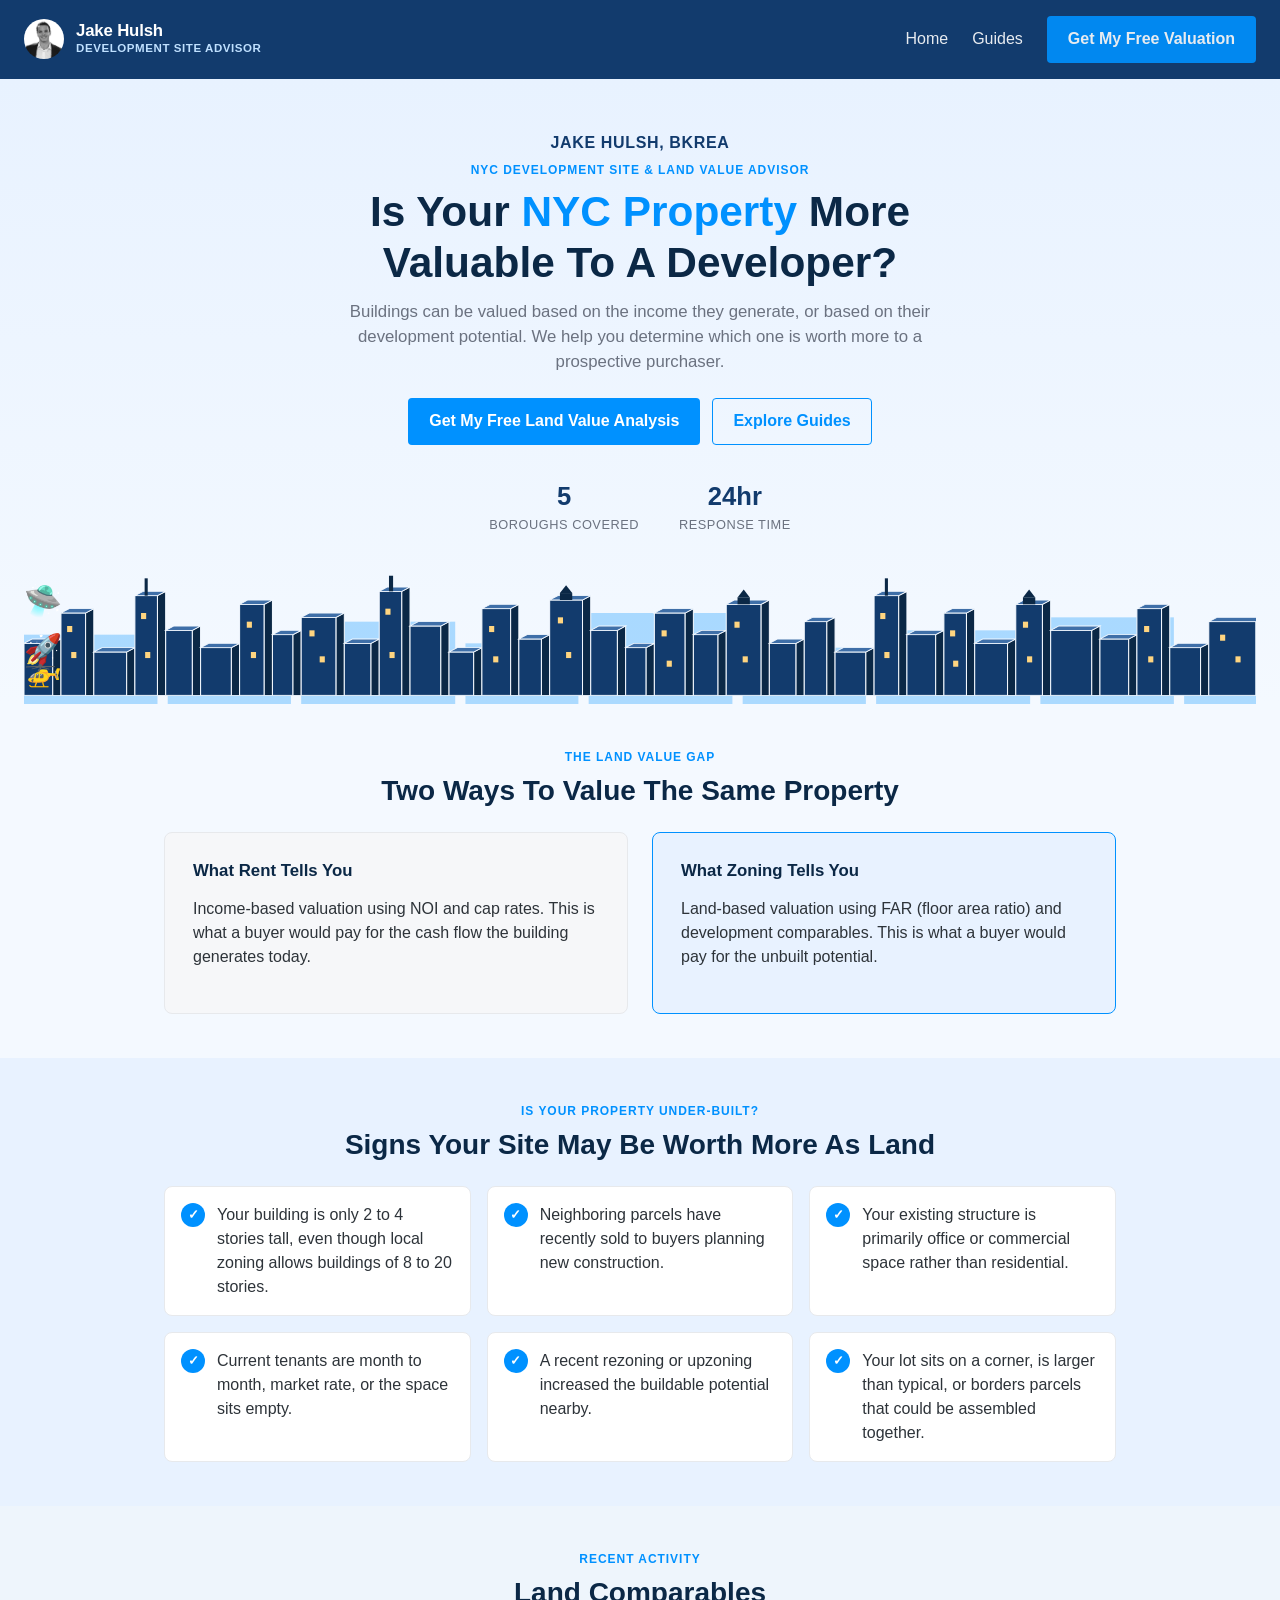
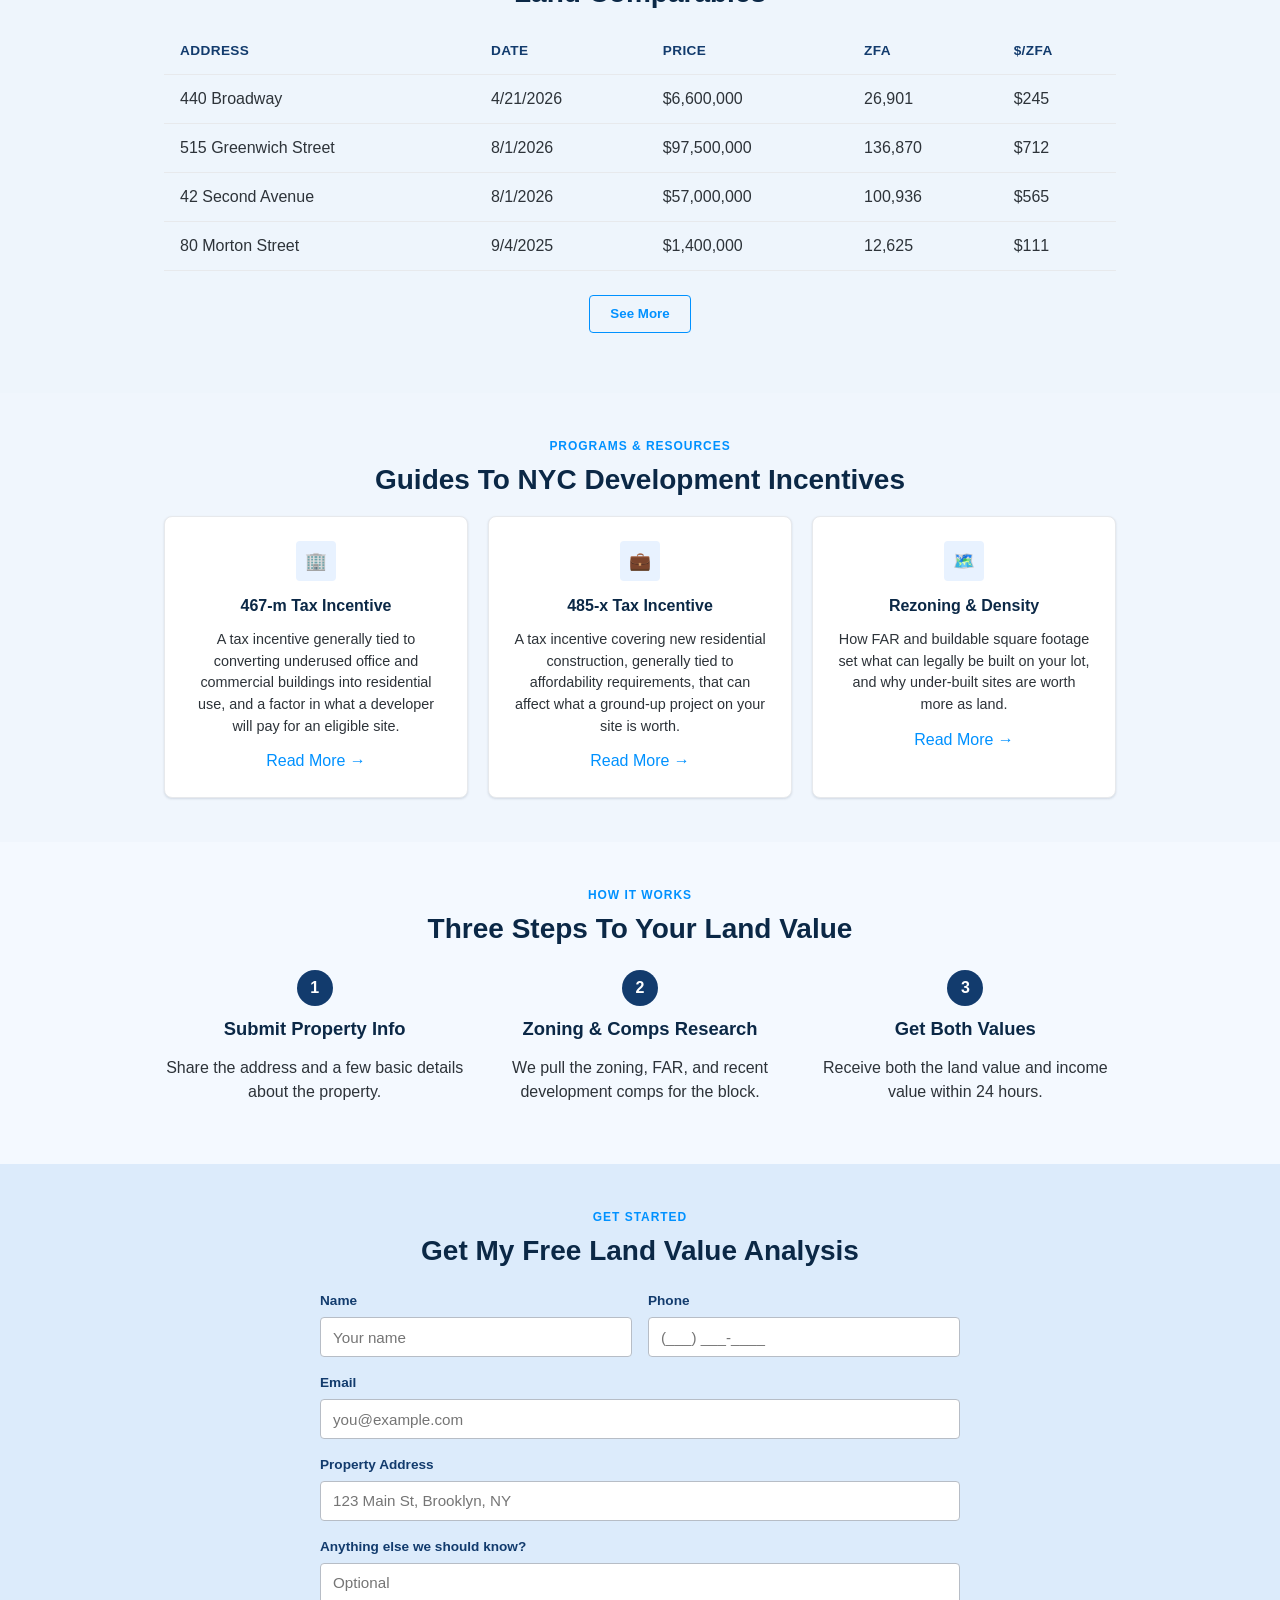
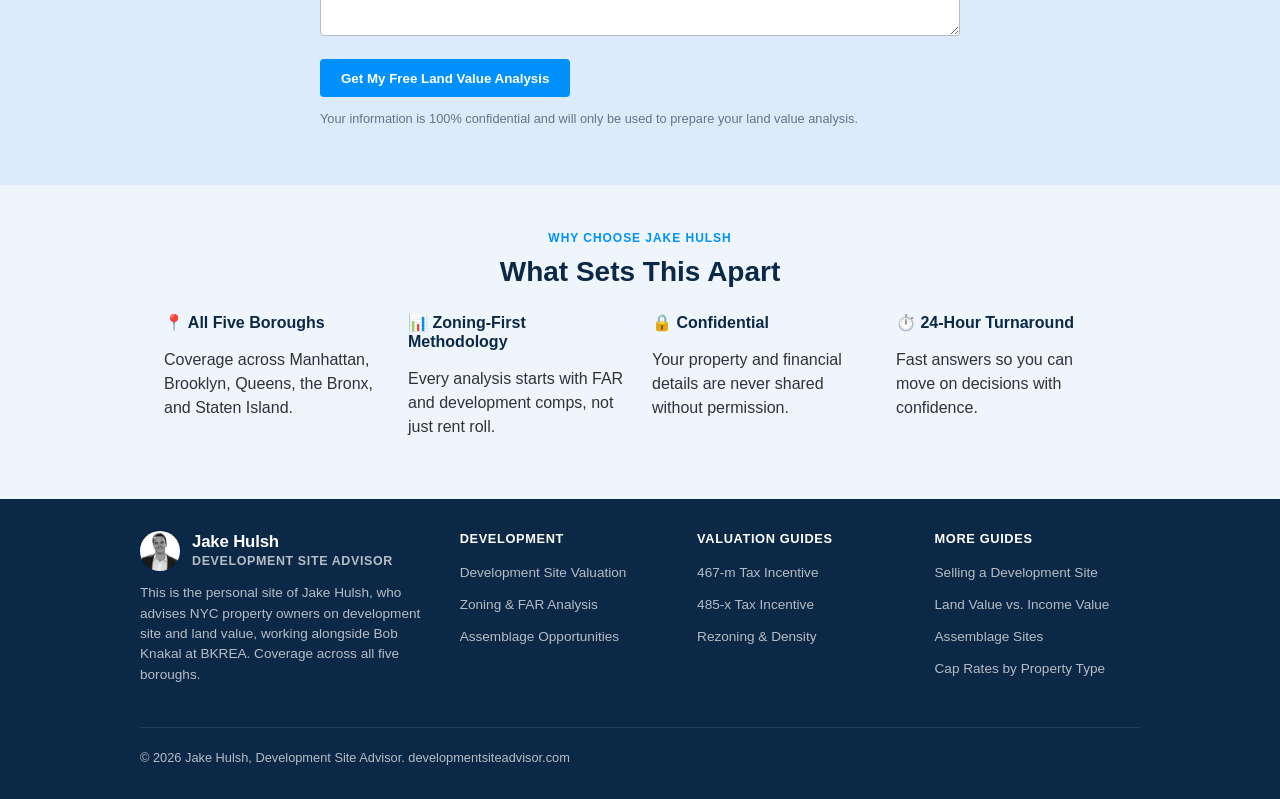
==== index.html @ 823dcad9 "Make clear this is Jake Hulsh's personal site, not a brokerage - Swap logo/hero hierarchy so "Jake H" ====
<!DOCTYPE html>
<html lang="en">
<head>
<meta charset="UTF-8">
<meta name="viewport" content="width=device-width, initial-scale=1.0">
<title>Jake Hulsh | NYC Development Site &amp; Land Value Advisor, BKREA</title>
<meta name="description" content="The personal site of Jake Hulsh, a NYC development site and land value advisor working alongside Bob Knakal at BKREA. Get a free land value analysis for your property.">
<link rel="canonical" href="https://developmentsiteadvisor.com/">
<link rel="stylesheet" href="css/style.css">
</head>
<body>

<header class="site-header">
  <a href="index.html" class="logo-link">
    <div class="logo-photo"><img src="graphic designs/Jake.png" alt="Jake Hulsh"></div>
    <div class="logo-text">
      <div class="logo-name">Jake Hulsh</div>
      <div class="logo-tagline">Development Site Advisor</div>
    </div>
  </a>
  <nav class="site-nav">
    <a href="index.html">Home</a>
    <a href="articles/">Guides</a>
    <a href="#get-valuation" class="btn btn-primary">Get My Free Valuation</a>
  </nav>
</header>

<!-- HERO -->
<section id="home" class="hero">
  <div class="hero-inner">
    <div class="hero-byline">Jake Hulsh, BKREA</div>
    <div class="section-eyebrow">NYC Development Site &amp; Land Value Advisor</div>
    <h1>Is Your <em>NYC Property</em> More Valuable To A Developer?</h1>
    <p class="hero-subhead">
      Buildings can be valued based on the income they generate, or based on
      their development potential. We help you determine which one is worth
      more to a prospective purchaser.
    </p>
    <div class="hero-ctas">
      <a href="#get-valuation" class="btn btn-primary">Get My Free Land Value Analysis</a>
      <a href="articles/" class="btn btn-outline">Explore Guides</a>
    </div>
    <div class="hero-stats">
      <div class="hero-stat">
        <div class="hero-stat-value">5</div>
        <div class="hero-stat-label">Boroughs Covered</div>
      </div>
      <div class="hero-stat">
        <div class="hero-stat-value">24hr</div>
        <div class="hero-stat-label">Response Time</div>
      </div>
    </div>
  </div>

  <div class="hero-skyline-wrap">

    <div class="hero-emoji hero-emoji-ufo" aria-hidden="true">&#128760;</div>
    <div class="hero-emoji hero-emoji-rocket" aria-hidden="true">&#128640;</div>
    <div class="hero-emoji hero-emoji-heli" aria-hidden="true">&#128641;</div>

    <svg class="hero-skyline" viewBox="0 0 1200 150" preserveAspectRatio="none" aria-hidden="true">
      <!-- hazy background row for depth -->
      <rect class="building-far" x="-10" y="70" width="140" height="80"/>
      <rect class="building-far" x="140" y="90" width="120" height="60"/>
      <rect class="building-far" x="270" y="55" width="150" height="95"/>
      <rect class="building-far" x="430" y="80" width="110" height="70"/>
      <rect class="building-far" x="550" y="45" width="140" height="105"/>
      <rect class="building-far" x="700" y="85" width="120" height="65"/>
      <rect class="building-far" x="830" y="65" width="150" height="85"/>
      <rect class="building-far" x="990" y="50" width="130" height="100"/>
      <rect class="building-far" x="1130" y="80" width="100" height="70"/>

      <!-- foreground buildings, each drawn as a 3-face isometric block (front, side, roof) -->
      <g>
        <rect class="face-front" x="0" y="80" width="28" height="60"/>
        <polygon class="face-side" points="28,80 36,75 36,140 28,140"/>
        <polygon class="face-top" points="0,80 28,80 36,75 8,75"/>
      </g>
      <g>
        <rect class="face-front" x="36" y="45" width="24" height="95"/>
        <polygon class="face-side" points="60,45 68,40 68,140 60,140"/>
        <polygon class="face-top" points="36,45 60,45 68,40 44,40"/>
      </g>
      <g>
        <rect class="face-front" x="68" y="90" width="32" height="50"/>
        <polygon class="face-side" points="100,90 108,85 108,140 100,140"/>
        <polygon class="face-top" points="68,90 100,90 108,85 76,85"/>
      </g>
      <g>
        <rect class="face-front" x="108" y="25" width="22" height="115"/>
        <polygon class="face-side" points="130,25 138,20 138,140 130,140"/>
        <polygon class="face-top" points="108,25 130,25 138,20 116,20"/>
        <rect class="accent" x="117.5" y="5" width="3" height="20"/>
      </g>
      <g>
        <rect class="face-front" x="138" y="65" width="26" height="75"/>
        <polygon class="face-side" points="164,65 172,60 172,140 164,140"/>
        <polygon class="face-top" points="138,65 164,65 172,60 146,60"/>
      </g>
      <g>
        <rect class="face-front" x="172" y="85" width="30" height="55"/>
        <polygon class="face-side" points="202,85 210,80 210,140 202,140"/>
        <polygon class="face-top" points="172,85 202,85 210,80 180,80"/>
      </g>
      <g>
        <rect class="face-front" x="210" y="35" width="24" height="105"/>
        <polygon class="face-side" points="234,35 242,30 242,140 234,140"/>
        <polygon class="face-top" points="210,35 234,35 242,30 218,30"/>
      </g>
      <g>
        <rect class="face-front" x="242" y="70" width="20" height="70"/>
        <polygon class="face-side" points="262,70 270,65 270,140 262,140"/>
        <polygon class="face-top" points="242,70 262,70 270,65 250,65"/>
      </g>
      <g>
        <rect class="face-front" x="270" y="50" width="34" height="90"/>
        <polygon class="face-side" points="304,50 312,45 312,140 304,140"/>
        <polygon class="face-top" points="270,50 304,50 312,45 278,45"/>
      </g>
      <g>
        <rect class="face-front" x="312" y="80" width="26" height="60"/>
        <polygon class="face-side" points="338,80 346,75 346,140 338,140"/>
        <polygon class="face-top" points="312,80 338,80 346,75 320,75"/>
      </g>
      <g>
        <rect class="face-front" x="346" y="20" width="22" height="120"/>
        <polygon class="face-side" points="368,20 376,15 376,140 368,140"/>
        <polygon class="face-top" points="346,20 368,20 376,15 354,15"/>
        <rect class="accent" x="355.5" y="2" width="4" height="18"/>
      </g>
      <g>
        <rect class="face-front" x="376" y="60" width="30" height="80"/>
        <polygon class="face-side" points="406,60 414,55 414,140 406,140"/>
        <polygon class="face-top" points="376,60 406,60 414,55 384,55"/>
      </g>
      <g>
        <rect class="face-front" x="414" y="90" width="24" height="50"/>
        <polygon class="face-side" points="438,90 446,85 446,140 438,140"/>
        <polygon class="face-top" points="414,90 438,90 446,85 422,85"/>
      </g>
      <g>
        <rect class="face-front" x="446" y="40" width="28" height="100"/>
        <polygon class="face-side" points="474,40 482,35 482,140 474,140"/>
        <polygon class="face-top" points="446,40 474,40 482,35 454,35"/>
      </g>
      <g>
        <rect class="face-front" x="482" y="75" width="22" height="65"/>
        <polygon class="face-side" points="504,75 512,70 512,140 504,140"/>
        <polygon class="face-top" points="482,75 504,75 512,70 490,70"/>
      </g>
      <g>
        <rect class="face-front" x="512" y="30" width="32" height="110"/>
        <polygon class="face-side" points="544,30 552,25 552,140 544,140"/>
        <polygon class="face-top" points="512,30 544,30 552,25 520,25"/>
        <rect class="accent" x="522" y="22" width="12" height="8"/>
        <polygon class="accent" points="522,22 534,22 528,13"/>
      </g>
      <g>
        <rect class="face-front" x="552" y="65" width="26" height="75"/>
        <polygon class="face-side" points="578,65 586,60 586,140 578,140"/>
        <polygon class="face-top" points="552,65 578,65 586,60 560,60"/>
      </g>
      <g>
        <rect class="face-front" x="586" y="85" width="20" height="55"/>
        <polygon class="face-side" points="606,85 614,80 614,140 606,140"/>
        <polygon class="face-top" points="586,85 606,85 614,80 594,80"/>
      </g>
      <g>
        <rect class="face-front" x="614" y="45" width="30" height="95"/>
        <polygon class="face-side" points="644,45 652,40 652,140 644,140"/>
        <polygon class="face-top" points="614,45 644,45 652,40 622,40"/>
      </g>
      <g>
        <rect class="face-front" x="652" y="70" width="24" height="70"/>
        <polygon class="face-side" points="676,70 684,65 684,140 676,140"/>
        <polygon class="face-top" points="652,70 676,70 684,65 660,65"/>
      </g>
      <g>
        <rect class="face-front" x="684" y="35" width="34" height="105"/>
        <polygon class="face-side" points="718,35 726,30 726,140 718,140"/>
        <polygon class="face-top" points="684,35 718,35 726,30 692,30"/>
        <rect class="accent" x="695" y="27" width="12" height="8"/>
        <polygon class="accent" points="695,27 707,27 701,18"/>
      </g>
      <g>
        <rect class="face-front" x="726" y="80" width="26" height="60"/>
        <polygon class="face-side" points="752,80 760,75 760,140 752,140"/>
        <polygon class="face-top" points="726,80 752,80 760,75 734,75"/>
      </g>
      <g>
        <rect class="face-front" x="760" y="55" width="22" height="85"/>
        <polygon class="face-side" points="782,55 790,50 790,140 782,140"/>
        <polygon class="face-top" points="760,55 782,55 790,50 768,50"/>
      </g>
      <g>
        <rect class="face-front" x="790" y="90" width="30" height="50"/>
        <polygon class="face-side" points="820,90 828,85 828,140 820,140"/>
        <polygon class="face-top" points="790,90 820,90 828,85 798,85"/>
      </g>
      <g>
        <rect class="face-front" x="828" y="25" width="24" height="115"/>
        <polygon class="face-side" points="852,25 860,20 860,140 852,140"/>
        <polygon class="face-top" points="828,25 852,25 860,20 836,20"/>
        <rect class="accent" x="838.5" y="5" width="3" height="20"/>
      </g>
      <g>
        <rect class="face-front" x="860" y="70" width="28" height="70"/>
        <polygon class="face-side" points="888,70 896,65 896,140 888,140"/>
        <polygon class="face-top" points="860,70 888,70 896,65 868,65"/>
      </g>
      <g>
        <rect class="face-front" x="896" y="45" width="22" height="95"/>
        <polygon class="face-side" points="918,45 926,40 926,140 918,140"/>
        <polygon class="face-top" points="896,45 918,45 926,40 904,40"/>
      </g>
      <g>
        <rect class="face-front" x="926" y="80" width="32" height="60"/>
        <polygon class="face-side" points="958,80 966,75 966,140 958,140"/>
        <polygon class="face-top" points="926,80 958,80 966,75 934,75"/>
      </g>
      <g>
        <rect class="face-front" x="966" y="35" width="26" height="105"/>
        <polygon class="face-side" points="992,35 1000,30 1000,140 992,140"/>
        <polygon class="face-top" points="966,35 992,35 1000,30 974,30"/>
        <rect class="accent" x="973" y="27" width="12" height="8"/>
        <polygon class="accent" points="973,27 985,27 979,18"/>
      </g>
      <g>
        <rect class="face-front" x="1000" y="65" width="40" height="75"/>
        <polygon class="face-side" points="1040,65 1048,60 1048,140 1040,140"/>
        <polygon class="face-top" points="1000,65 1040,65 1048,60 1008,60"/>
      </g>
      <g>
        <rect class="face-front" x="1048" y="75" width="28" height="65"/>
        <polygon class="face-side" points="1076,75 1084,70 1084,140 1076,140"/>
        <polygon class="face-top" points="1048,75 1076,75 1084,70 1056,70"/>
      </g>
      <g>
        <rect class="face-front" x="1084" y="40" width="24" height="100"/>
        <polygon class="face-side" points="1108,40 1116,35 1116,140 1108,140"/>
        <polygon class="face-top" points="1084,40 1108,40 1116,35 1092,35"/>
      </g>
      <g>
        <rect class="face-front" x="1116" y="85" width="30" height="55"/>
        <polygon class="face-side" points="1146,85 1154,80 1154,140 1146,140"/>
        <polygon class="face-top" points="1116,85 1146,85 1154,80 1124,80"/>
      </g>
      <g>
        <rect class="face-front" x="1154" y="55" width="46" height="85"/>
        <polygon class="face-side" points="1200,55 1208,50 1208,140 1200,140"/>
        <polygon class="face-top" points="1154,55 1200,55 1208,50 1162,50"/>
      </g>

      <rect class="window" x="42" y="60" width="5" height="7" style="animation-delay:0s"/>
      <rect class="window" x="46" y="90" width="5" height="7" style="animation-delay:0.3s"/>
      <rect class="window" x="114" y="45" width="5" height="7" style="animation-delay:0.6s"/>
      <rect class="window" x="118" y="90" width="5" height="7" style="animation-delay:0.9s"/>
      <rect class="window" x="217" y="55" width="5" height="7" style="animation-delay:1.2s"/>
      <rect class="window" x="221" y="90" width="5" height="7" style="animation-delay:1.5s"/>
      <rect class="window" x="278" y="65" width="5" height="7" style="animation-delay:1.8s"/>
      <rect class="window" x="288" y="95" width="5" height="7" style="animation-delay:2.1s"/>
      <rect class="window" x="352" y="40" width="5" height="7" style="animation-delay:2.4s"/>
      <rect class="window" x="356" y="90" width="5" height="7" style="animation-delay:2.7s"/>
      <rect class="window" x="453" y="60" width="5" height="7" style="animation-delay:0s"/>
      <rect class="window" x="457" y="95" width="5" height="7" style="animation-delay:0.3s"/>
      <rect class="window" x="520" y="50" width="5" height="7" style="animation-delay:0.6s"/>
      <rect class="window" x="528" y="90" width="5" height="7" style="animation-delay:0.9s"/>
      <rect class="window" x="621" y="65" width="5" height="7" style="animation-delay:1.2s"/>
      <rect class="window" x="626" y="100" width="5" height="7" style="animation-delay:1.5s"/>
      <rect class="window" x="692" y="55" width="5" height="7" style="animation-delay:1.8s"/>
      <rect class="window" x="700" y="95" width="5" height="7" style="animation-delay:2.1s"/>
      <rect class="window" x="834" y="45" width="5" height="7" style="animation-delay:2.4s"/>
      <rect class="window" x="838" y="90" width="5" height="7" style="animation-delay:2.7s"/>
      <rect class="window" x="902" y="65" width="5" height="7" style="animation-delay:0s"/>
      <rect class="window" x="905" y="100" width="5" height="7" style="animation-delay:0.3s"/>
      <rect class="window" x="973" y="55" width="5" height="7" style="animation-delay:0.6s"/>
      <rect class="window" x="977" y="95" width="5" height="7" style="animation-delay:0.9s"/>
      <rect class="window" x="1091" y="60" width="5" height="7" style="animation-delay:1.2s"/>
      <rect class="window" x="1095" y="95" width="5" height="7" style="animation-delay:1.5s"/>
      <rect class="window" x="1165" y="70" width="5" height="7" style="animation-delay:1.8s"/>
      <rect class="window" x="1180" y="95" width="5" height="7" style="animation-delay:2.1s"/>
    </svg>
  </div>
</section>

<main class="page">

  <!-- VALUE GAP -->
  <section class="page-section section-tint-1">
   <div class="section-inner">
    <div class="section-heading">
      <div class="section-eyebrow">The Land Value Gap</div>
      <h2>Two Ways To Value The Same Property</h2>
    </div>
    <div class="value-gap">
      <div class="value-gap-card is-rent">
        <h3>What Rent Tells You</h3>
        <p>Income-based valuation using NOI and cap rates. This is what a buyer would pay for the cash flow the building generates today.</p>
      </div>
      <div class="value-gap-card is-zoning">
        <h3>What Zoning Tells You</h3>
        <p>Land-based valuation using FAR (floor area ratio) and development comparables. This is what a buyer would pay for the unbuilt potential.</p>
      </div>
    </div>
   </div>
  </section>

  <!-- QUALIFYING SIGNALS -->
  <section class="page-section section-tint-2">
   <div class="section-inner">
    <div class="section-heading">
      <div class="section-eyebrow">Is Your Property Under-Built?</div>
      <h2>Signs Your Site May Be Worth More As Land</h2>
    </div>
    <div class="signals-grid">
      <div class="signal-item"><div class="signal-check">&#10003;</div><div>Your building is only 2 to 4 stories tall, even though local zoning allows buildings of 8 to 20 stories.</div></div>
      <div class="signal-item"><div class="signal-check">&#10003;</div><div>Neighboring parcels have recently sold to buyers planning new construction.</div></div>
      <div class="signal-item"><div class="signal-check">&#10003;</div><div>Your existing structure is primarily office or commercial space rather than residential.</div></div>
      <div class="signal-item"><div class="signal-check">&#10003;</div><div>Current tenants are month to month, market rate, or the space sits empty.</div></div>
      <div class="signal-item"><div class="signal-check">&#10003;</div><div>A recent rezoning or upzoning increased the buildable potential nearby.</div></div>
      <div class="signal-item"><div class="signal-check">&#10003;</div><div>Your lot sits on a corner, is larger than typical, or borders parcels that could be assembled together.</div></div>
    </div>
   </div>
  </section>

  <!-- LAND COMPARABLES -->
  <section class="page-section section-tint-3">
   <div class="section-inner">
    <div class="section-heading">
      <div class="section-eyebrow">Recent Activity</div>
      <h2>Land Comparables</h2>
    </div>
    <div class="transactions-table-wrap">
    <table class="transactions-table">
      <thead>
        <tr>
          <th>Address</th>
          <th>Date</th>
          <th>Price</th>
          <th>ZFA</th>
          <th>$/ZFA</th>
        </tr>
      </thead>
      <tbody>
        <tr>
          <td>440 Broadway</td>
          <td>4/21/2026</td>
          <td>$6,600,000</td>
          <td>26,901</td>
          <td>$245</td>
        </tr>
        <tr>
          <td>515 Greenwich Street</td>
          <td>8/1/2026</td>
          <td>$97,500,000</td>
          <td>136,870</td>
          <td>$712</td>
        </tr>
        <tr>
          <td>42 Second Avenue</td>
          <td>8/1/2026</td>
          <td>$57,000,000</td>
          <td>100,936</td>
          <td>$565</td>
        </tr>
        <tr>
          <td>80 Morton Street</td>
          <td>9/4/2025</td>
          <td>$1,400,000</td>
          <td>12,625</td>
          <td>$111</td>
        </tr>
        <tr class="comp-row-extra">
          <td>121 East 7th Street</td>
          <td>7/24/2025</td>
          <td>$2,800,000</td>
          <td>8,624</td>
          <td>$325</td>
        </tr>
        <tr class="comp-row-extra">
          <td>126 Lafayette</td>
          <td>6/11/2025</td>
          <td>$14,700,000</td>
          <td>62,950</td>
          <td>$234</td>
        </tr>
        <tr class="comp-row-extra">
          <td>89 1st Avenue</td>
          <td>6/10/2025</td>
          <td>$4,000,000</td>
          <td>9,700</td>
          <td>$412</td>
        </tr>
        <tr class="comp-row-extra">
          <td>153 Attorney Street</td>
          <td>1/27/2025</td>
          <td>$9,800,000</td>
          <td>20,200</td>
          <td>$485</td>
        </tr>
        <tr class="comp-row-extra">
          <td>391 Canal Street</td>
          <td>9/1/2024</td>
          <td>$3,077,280</td>
          <td>16,658</td>
          <td>$185</td>
        </tr>
        <tr class="comp-row-extra">
          <td>45 Renwick Street</td>
          <td>12/1/2023</td>
          <td>$5,000,000</td>
          <td>8,994</td>
          <td>$556</td>
        </tr>
      </tbody>
    </table>
    </div>
    <p style="text-align:center; margin-top:1.5rem;">
      <button type="button" class="btn btn-outline" id="comps-toggle">See More</button>
    </p>
   </div>
  </section>

  <!-- RESOURCES / TAX INCENTIVE GUIDES -->
  <section class="page-section section-tint-4">
   <div class="section-inner">
    <div class="section-heading">
      <div class="section-eyebrow">Programs &amp; Resources</div>
      <h2>Guides To NYC Development Incentives</h2>
    </div>
    <div class="resources-grid">
      <div class="card resource-card">
        <div class="resource-icon">&#127970;</div>
        <h3>467-m Tax Incentive</h3>
        <p>A tax incentive generally tied to converting underused office and commercial buildings into residential use, and a factor in what a developer will pay for an eligible site.</p>
        <a href="articles/467m-vs-485x-tax-incentives/">Read More &rarr;</a>
      </div>
      <div class="card resource-card">
        <div class="resource-icon">&#128188;</div>
        <h3>485-x Tax Incentive</h3>
        <p>A tax incentive covering new residential construction, generally tied to affordability requirements, that can affect what a ground-up project on your site is worth.</p>
        <a href="articles/467m-vs-485x-tax-incentives/">Read More &rarr;</a>
      </div>
      <div class="card resource-card">
        <div class="resource-icon">&#128506;&#65039;</div>
        <h3>Rezoning &amp; Density</h3>
        <p>How FAR and buildable square footage set what can legally be built on your lot, and why under-built sites are worth more as land.</p>
        <a href="articles/far-and-buildable-square-footage-explained/">Read More &rarr;</a>
      </div>
    </div>
   </div>
  </section>

  <!-- PROCESS -->
  <section class="page-section section-tint-1">
   <div class="section-inner">
    <div class="section-heading">
      <div class="section-eyebrow">How It Works</div>
      <h2>Three Steps To Your Land Value</h2>
    </div>
    <div class="process-steps">
      <div class="process-step">
        <div class="process-step-number">1</div>
        <h3>Submit Property Info</h3>
        <p>Share the address and a few basic details about the property.</p>
      </div>
      <div class="process-step">
        <div class="process-step-number">2</div>
        <h3>Zoning &amp; Comps Research</h3>
        <p>We pull the zoning, FAR, and recent development comps for the block.</p>
      </div>
      <div class="process-step">
        <div class="process-step-number">3</div>
        <h3>Get Both Values</h3>
        <p>Receive both the land value and income value within 24 hours.</p>
      </div>
    </div>
   </div>
  </section>

  <!-- LEAD FORM -->
  <section id="get-valuation" class="page-section section-tint-5">
   <div class="section-inner">
    <div class="section-heading">
      <div class="section-eyebrow">Get Started</div>
      <h2>Get My Free Land Value Analysis</h2>
    </div>
    <form class="lead-form" action="https://formspree.io/f/xnpaedwp" method="POST">
      <input type="hidden" name="_subject" value="New Land Value Analysis Request">
      <div>
        <label for="f-name">Name</label>
        <input id="f-name" type="text" name="name" placeholder="Your name" required>
      </div>
      <div>
        <label for="f-phone">Phone</label>
        <input id="f-phone" type="tel" name="phone" placeholder="(___) ___-____">
      </div>
      <div class="field-full">
        <label for="f-email">Email</label>
        <input id="f-email" type="email" name="email" placeholder="you@example.com" required>
      </div>
      <div class="field-full">
        <label for="f-address">Property Address</label>
        <input id="f-address" type="text" name="address" placeholder="123 Main St, Brooklyn, NY" required>
      </div>
      <div class="field-full">
        <label for="f-message">Anything else we should know?</label>
        <textarea id="f-message" name="message" rows="3" placeholder="Optional"></textarea>
      </div>
      <div class="field-full">
        <button type="submit" class="btn btn-primary">Get My Free Land Value Analysis</button>
        <p class="lead-form-note">Your information is 100% confidential and will only be used to prepare your land value analysis.</p>
      </div>
    </form>
   </div>
  </section>

  <!-- WHY CHOOSE -->
  <section class="page-section section-tint-3">
   <div class="section-inner">
    <div class="section-heading">
      <div class="section-eyebrow">Why Choose Jake Hulsh</div>
      <h2>What Sets This Apart</h2>
    </div>
    <div class="why-grid">
      <div class="why-item"><h3>&#128205; All Five Boroughs</h3><p>Coverage across Manhattan, Brooklyn, Queens, the Bronx, and Staten Island.</p></div>
      <div class="why-item"><h3>&#128202; Zoning-First Methodology</h3><p>Every analysis starts with FAR and development comps, not just rent roll.</p></div>
      <div class="why-item"><h3>&#128274; Confidential</h3><p>Your property and financial details are never shared without permission.</p></div>
      <div class="why-item"><h3>&#9201;&#65039; 24-Hour Turnaround</h3><p>Fast answers so you can move on decisions with confidence.</p></div>
    </div>
   </div>
  </section>

</main>

<footer class="site-footer">
  <div class="footer-grid">
    <div class="footer-brand">
      <a href="index.html" class="logo-link">
        <div class="logo-photo"><img src="graphic designs/Jake.png" alt="Jake Hulsh"></div>
        <div class="logo-text">
          <div class="logo-name">Jake Hulsh</div>
          <div class="logo-tagline">Development Site Advisor</div>
        </div>
      </a>
      <p>This is the personal site of Jake Hulsh, who advises NYC property owners on development site and land value, working alongside Bob Knakal at BKREA. Coverage across all five boroughs.</p>
    </div>
    <div class="footer-col">
      <h4>Development</h4>
      <ul>
        <li><a href="articles/land-value-vs-income-value/">Development Site Valuation</a></li>
        <li><a href="articles/far-and-buildable-square-footage-explained/">Zoning &amp; FAR Analysis</a></li>
        <li><a href="articles/assemblage-sites-nyc/">Assemblage Opportunities</a></li>
      </ul>
    </div>
    <div class="footer-col">
      <h4>Valuation Guides</h4>
      <ul>
        <li><a href="articles/467m-vs-485x-tax-incentives/">467-m Tax Incentive</a></li>
        <li><a href="articles/467m-vs-485x-tax-incentives/">485-x Tax Incentive</a></li>
        <li><a href="articles/far-and-buildable-square-footage-explained/">Rezoning &amp; Density</a></li>
      </ul>
    </div>
    <div class="footer-col">
      <h4>More Guides</h4>
      <ul>
        <li><a href="articles/sell-development-site-nyc/">Selling a Development Site</a></li>
        <li><a href="articles/land-value-vs-income-value/">Land Value vs. Income Value</a></li>
        <li><a href="articles/assemblage-sites-nyc/">Assemblage Sites</a></li>
        <li><a href="articles/nyc-cap-rates-by-property-type/">Cap Rates by Property Type</a></li>
      </ul>
    </div>
  </div>
  <div class="footer-bottom">
    &copy; 2026 Jake Hulsh, Development Site Advisor. developmentsiteadvisor.com
  </div>
</footer>

<script src="js/land-comps.js"></script>
</body>
</html>
---- css/style.css ----
/* ==========================================================================
   developmentsiteadvisor.com base styles
   Palette inspired by StreetEasy's blue/white look (not their exact brand
   hex values, since those aren't public). Adjust the variables below to taste.
   ========================================================================== */

:root {
  /* Blues */
  --color-blue-primary: #0091ff;   /* main action blue (buttons, links, highlights) */
  --color-blue-primary-hover: #0077d1;
  --color-blue-dark: #123b6d;      /* navy, used for header/footer, headings */
  --color-blue-darker: #0b2846;    /* deepest navy, for high-contrast text on white */
  --color-blue-light: #e8f2ff;     /* pale blue for section backgrounds, cards */
  --color-blue-lighter: #f4f9ff;   /* near-white blue tint */

  /* Neutrals */
  --color-white: #ffffff;
  --color-gray-100: #f6f7f9;
  --color-gray-200: #e7e9ec;
  --color-gray-400: #b7bdc6;
  --color-gray-600: #6b7280;
  --color-gray-800: #2d3339;
  --color-black: #14161a;

  /* Semantic aliases */
  --color-bg: var(--color-blue-lighter);
  --color-bg-alt: var(--color-blue-light);
  --color-text: var(--color-gray-800);
  --color-text-muted: var(--color-gray-600);
  --color-heading: var(--color-blue-darker);
  --color-link: var(--color-blue-primary);
  --color-link-hover: var(--color-blue-primary-hover);
  --color-border: var(--color-gray-200);

  /* Type + spacing */
  --font-body: -apple-system, BlinkMacSystemFont, "Segoe UI", Roboto, Helvetica, Arial, sans-serif;
  --font-heading: var(--font-body);
  --radius-sm: 4px;
  --radius-md: 8px;
  --shadow-card: 0 1px 3px rgba(11, 40, 70, 0.08), 0 1px 2px rgba(11, 40, 70, 0.06);
}

* {
  box-sizing: border-box;
}

body {
  margin: 0;
  font-family: var(--font-body);
  color: var(--color-text);
  background: var(--color-bg);
  line-height: 1.5;
}

h1, h2, h3, h4, h5, h6 {
  font-family: var(--font-heading);
  color: var(--color-heading);
  font-weight: 700;
  line-height: 1.2;
  margin: 0 0 0.5em;
}

h1 { font-size: 2.25rem; }
h2 { font-size: 1.75rem; }
h3 { font-size: 1.15rem; }

a {
  color: var(--color-link);
  text-decoration: none;
}

a:hover {
  color: var(--color-link-hover);
  text-decoration: underline;
}

/* ---- Header / nav ------------------------------------------------------ */

.site-header {
  background: var(--color-blue-dark);
  color: var(--color-white);
  padding: 1rem 1.5rem;
  display: flex;
  align-items: center;
  justify-content: space-between;
}

.site-header a {
  color: var(--color-white);
}

.site-header .logo {
  font-weight: 700;
  font-size: 1.25rem;
  letter-spacing: -0.01em;
}

.logo-link {
  display: flex;
  align-items: center;
  gap: 0.75rem;
  color: var(--color-white);
}

.logo-photo {
  width: 40px;
  height: 40px;
  border-radius: 50%;
  background: var(--color-blue-primary);
  flex-shrink: 0;
  display: flex;
  align-items: center;
  justify-content: center;
  font-size: 0.6rem;
  font-weight: 700;
  color: var(--color-white);
  overflow: hidden;
}

.logo-photo img {
  width: 100%;
  height: 100%;
  object-fit: cover;
}

/* ---- Header logo "pop and speak" animation --------------------------------- */

.logo-photo-wrap {
  position: relative;
  width: 40px;
  height: 40px;
  flex-shrink: 0;
}

.logo-photo-wrap .logo-photo {
  position: relative;
  z-index: 1;
}

.logo-photo-pop {
  position: absolute;
  left: 50%;
  bottom: 0;
  width: 52px;
  height: 52px;
  border-radius: 50%;
  overflow: hidden;
  border: 2px solid var(--color-white);
  box-shadow: 0 8px 18px rgba(11, 40, 70, 0.4);
  transform: translate(-50%, 12px) scale(0.3);
  transform-origin: center bottom;
  opacity: 0;
  z-index: 5;
  pointer-events: none;
  animation: logo-pop 8s ease-in-out infinite;
}

.logo-photo-pop img {
  width: 100%;
  height: 100%;
  object-fit: cover;
}

@keyframes logo-pop {
  0%   { transform: translate(-50%, 12px) scale(0.3); opacity: 0; }
  10%  { transform: translate(-50%, -16px) scale(1); opacity: 1; }
  45%  { transform: translate(-50%, -16px) scale(1); opacity: 1; }
  55%  { transform: translate(-50%, 12px) scale(0.3); opacity: 0; }
  100% { transform: translate(-50%, 12px) scale(0.3); opacity: 0; }
}

.logo-speech-bubble {
  position: absolute;
  left: 44px;
  bottom: 6px;
  max-width: 138px;
  width: max-content;
  background: var(--color-white);
  color: var(--color-blue-dark);
  font-size: 0.68rem;
  font-weight: 700;
  line-height: 1.3;
  padding: 0.45rem 0.6rem;
  border-radius: 10px;
  box-shadow: 0 8px 18px rgba(11, 40, 70, 0.3);
  transform: translateY(10px) scale(0.7);
  transform-origin: left bottom;
  opacity: 0;
  z-index: 6;
  pointer-events: none;
  animation: bubble-pop 8s ease-in-out infinite;
}

.logo-speech-bubble::after {
  content: "";
  position: absolute;
  left: -6px;
  bottom: 12px;
  width: 0;
  height: 0;
  border-style: solid;
  border-width: 6px 8px 6px 0;
  border-color: transparent var(--color-white) transparent transparent;
}

@keyframes bubble-pop {
  0%   { transform: translateY(10px) scale(0.7); opacity: 0; }
  14%  { transform: translateY(0) scale(1); opacity: 1; }
  42%  { transform: translateY(0) scale(1); opacity: 1; }
  52%  { transform: translateY(10px) scale(0.7); opacity: 0; }
  100% { transform: translateY(10px) scale(0.7); opacity: 0; }
}

@media (max-width: 700px) {
  .logo-photo-pop,
  .logo-speech-bubble {
    display: none;
  }
}

@media (prefers-reduced-motion: reduce) {
  .logo-photo-pop,
  .logo-speech-bubble {
    animation: none;
    opacity: 0;
  }
}

.logo-text .logo-name {
  font-weight: 800;
  font-size: 1.05rem;
  line-height: 1.15;
  letter-spacing: -0.01em;
}

.logo-text .logo-tagline {
  font-size: 0.72rem;
  font-weight: 600;
  text-transform: uppercase;
  letter-spacing: 0.05em;
  color: #bfe0ff;
}

.site-nav {
  display: flex;
  align-items: center;
  gap: 1.5rem;
}

.site-nav a {
  opacity: 0.9;
}

.site-nav a:hover {
  opacity: 1;
  text-decoration: none;
}

@media (max-width: 640px) {
  .site-header {
    flex-wrap: wrap;
    gap: 0.75rem;
    padding: 0.85rem 1rem;
  }

  .logo-text .logo-tagline {
    font-size: 0.65rem;
  }

  .site-nav {
    display: none;
  }
}

/* ---- Buttons ------------------------------------------------------------ */

.btn {
  display: inline-block;
  padding: 0.65rem 1.25rem;
  border-radius: var(--radius-sm);
  font-weight: 600;
  border: 1px solid transparent;
  cursor: pointer;
}

.btn-primary {
  background: var(--color-blue-primary);
  color: var(--color-white);
}

.btn-primary:hover {
  background: var(--color-blue-primary-hover);
  color: var(--color-white);
  text-decoration: none;
}

.btn-outline {
  background: transparent;
  border-color: var(--color-blue-primary);
  color: var(--color-blue-primary);
}

.btn-outline:hover {
  background: var(--color-blue-light);
  text-decoration: none;
}

/* ---- Cards / sections ---------------------------------------------------- */

.card {
  background: var(--color-white);
  border: 1px solid var(--color-border);
  border-radius: var(--radius-md);
  box-shadow: var(--shadow-card);
  padding: 1.5rem;
}

.section-alt {
  background: var(--color-bg-alt);
}

/* ---- Footer --------------------------------------------------------------- */

.site-footer {
  background: var(--color-blue-darker);
  color: var(--color-gray-400);
  padding: 2rem 1.5rem;
}

.site-footer a {
  color: var(--color-gray-100);
}

/* ---- Landing page: hero -------------------------------------------------- */

.hero {
  background: linear-gradient(180deg, var(--color-blue-light) 0%, var(--color-blue-lighter) 100%);
  padding: 3.25rem 1.5rem 0;
  text-align: center;
  position: relative;
  overflow: hidden;
}

.hero-inner {
  max-width: 780px;
  margin: 0 auto;
}

.hero-byline {
  font-size: 1rem;
  font-weight: 800;
  color: var(--color-blue-dark);
  text-transform: uppercase;
  letter-spacing: 0.04em;
  margin-bottom: 0.4rem;
}

.hero h1 {
  font-size: clamp(1.9rem, 4vw, 2.65rem);
  margin-bottom: 0.6rem;
  text-wrap: balance;
}

.hero h1 em {
  color: var(--color-blue-primary);
  font-style: normal;
}

.hero-subhead {
  font-size: 1.05rem;
  color: var(--color-text-muted);
  max-width: 620px;
  margin: 0 auto 1.5rem;
}

.hero-ctas {
  display: flex;
  align-items: center;
  gap: 0.75rem;
  justify-content: center;
  flex-wrap: wrap;
  margin-bottom: 2rem;
}

.hero-stats {
  display: flex;
  gap: 2.5rem;
  justify-content: center;
  flex-wrap: wrap;
}

.hero-stat {
  text-align: center;
}

.hero-stat-value {
  font-size: 1.6rem;
  font-weight: 800;
  color: var(--color-blue-dark);
}

.hero-stat-label {
  font-size: 0.8rem;
  color: var(--color-text-muted);
  text-transform: uppercase;
  letter-spacing: 0.04em;
}

/* ---- Hero skyline (decorative, animated) ---------------------------------- */

.hero-skyline-wrap {
  position: relative;
  margin-top: 2.5rem;
  line-height: 0;
}

.hero-skyline {
  display: block;
  width: 100%;
  height: 130px;
}

.hero-skyline .building-far {
  fill: var(--color-blue-primary);
  opacity: 0.3;
}

.hero-skyline .face-front {
  fill: var(--color-blue-dark);
  stroke: var(--color-blue-lighter);
  stroke-width: 1;
}

.hero-skyline .face-side {
  fill: var(--color-blue-darker);
  stroke: var(--color-blue-lighter);
  stroke-width: 1;
}

.hero-skyline .face-top {
  fill: #3f6fa8;
  stroke: var(--color-blue-lighter);
  stroke-width: 1;
}

.hero-skyline .accent {
  fill: var(--color-blue-darker);
}

.hero-skyline .window {
  fill: #ffd580;
  animation: skyline-twinkle 3.6s ease-in-out infinite;
}

@keyframes skyline-twinkle {
  0%, 100% { opacity: 0.15; }
  50% { opacity: 0.95; }
}

@media (prefers-reduced-motion: reduce) {
  .hero-skyline .window {
    animation: none;
    opacity: 0.6;
  }
}

/* ---- Flying emoji over the skyline ----------------------------------------- */

.hero-emoji {
  position: absolute;
  font-size: 1.9rem;
  line-height: 1;
  z-index: 15;
  pointer-events: none;
  user-select: none;
}

.hero-emoji-ufo {
  top: 8%;
  animation: fly-ltr-emoji 12s linear infinite backwards;
  animation-delay: 1s;
}

.hero-emoji-rocket {
  top: 46%;
  animation: fly-diag-emoji 15s linear infinite backwards;
  animation-delay: 5s;
}

.hero-emoji-heli {
  top: 62%;
  animation: fly-hover-emoji 18s linear infinite backwards;
  animation-delay: 3s;
}

@keyframes fly-ltr-emoji {
  0%   { left: -8%; transform: translateY(0) rotate(0deg); }
  50%  { transform: translateY(-16px) rotate(0deg); }
  100% { left: 104%; transform: translateY(0) rotate(0deg); }
}

@keyframes fly-diag-emoji {
  0%   { left: -8%; transform: translateY(40px) rotate(30deg); }
  50%  { transform: translateY(-22px) rotate(0deg); }
  100% { left: 104%; transform: translateY(-6px) rotate(30deg); }
}

@keyframes fly-hover-emoji {
  0%   { left: -8%; transform: scaleX(-1) translateY(0); }
  20%  { transform: scaleX(-1) translateY(-10px); }
  40%  { transform: scaleX(-1) translateY(6px); }
  60%  { transform: scaleX(-1) translateY(-10px); }
  80%  { transform: scaleX(-1) translateY(4px); }
  100% { left: 104%; transform: scaleX(-1) translateY(0); }
}

@media (max-width: 700px) {
  .hero-emoji { display: none; }
}

@media (prefers-reduced-motion: reduce) {
  .hero-emoji { display: none; }
}

/* ---- Landing page: value gap -------------------------------------------- */

.value-gap {
  display: grid;
  grid-template-columns: 1fr 1fr;
  gap: 1.5rem;
  margin-top: 1.5rem;
}

@media (max-width: 700px) {
  .value-gap { grid-template-columns: 1fr; }
}

.value-gap-card {
  border-radius: var(--radius-md);
  padding: 1.75rem;
  border: 1px solid var(--color-border);
}

.value-gap-card.is-rent {
  background: var(--color-gray-100);
}

.value-gap-card.is-zoning {
  background: var(--color-blue-light);
  border-color: var(--color-blue-primary);
}

.value-gap-card h3 {
  font-size: 1.05rem;
}

/* ---- Landing page: signal list ------------------------------------------ */

.signals-grid {
  display: grid;
  grid-template-columns: repeat(auto-fit, minmax(260px, 1fr));
  gap: 1rem;
  margin-top: 1.5rem;
}

.signal-item {
  display: flex;
  gap: 0.75rem;
  align-items: flex-start;
  padding: 1rem;
  background: var(--color-white);
  border: 1px solid var(--color-border);
  border-radius: var(--radius-md);
}

.signal-check {
  flex-shrink: 0;
  width: 24px;
  height: 24px;
  border-radius: 50%;
  background: var(--color-blue-primary);
  color: var(--color-white);
  display: flex;
  align-items: center;
  justify-content: center;
  font-size: 0.8rem;
  font-weight: 700;
}

/* ---- Landing page: process steps ----------------------------------------- */

.process-steps {
  display: grid;
  grid-template-columns: repeat(auto-fit, minmax(220px, 1fr));
  gap: 1.5rem;
  margin-top: 1.5rem;
}

.process-step {
  text-align: center;
}

.process-step-number {
  display: inline-flex;
  align-items: center;
  justify-content: center;
  width: 36px;
  height: 36px;
  border-radius: 50%;
  background: var(--color-blue-dark);
  color: var(--color-white);
  font-weight: 700;
  margin-bottom: 0.75rem;
}

/* ---- Landing page: lead form ---------------------------------------------- */

.lead-form {
  max-width: 640px;
  margin: 1.5rem auto 0;
  display: grid;
  grid-template-columns: 1fr 1fr;
  gap: 1rem;
}

.lead-form .field-full {
  grid-column: 1 / -1;
}

@media (max-width: 600px) {
  .lead-form { grid-template-columns: 1fr; }
}

.lead-form label {
  display: block;
  font-size: 0.85rem;
  font-weight: 600;
  color: var(--color-blue-dark);
  margin-bottom: 0.35rem;
}

.lead-form input,
.lead-form textarea {
  width: 100%;
  padding: 0.65rem 0.75rem;
  border: 1px solid var(--color-gray-400);
  border-radius: var(--radius-sm);
  font-family: var(--font-body);
  font-size: 0.95rem;
}

.lead-form input:focus,
.lead-form textarea:focus {
  outline: none;
  border-color: var(--color-blue-primary);
  box-shadow: 0 0 0 3px var(--color-blue-light);
}

.lead-form-note {
  font-size: 0.8rem;
  color: var(--color-text-muted);
  margin-top: 0.75rem;
}

/* ---- Landing page: why choose -------------------------------------------- */

.why-grid {
  display: grid;
  grid-template-columns: repeat(auto-fit, minmax(220px, 1fr));
  gap: 1.5rem;
  margin-top: 1.5rem;
}

.why-item h3 {
  font-size: 1rem;
  display: flex;
  align-items: center;
  gap: 0.5rem;
}

/* ---- Section heading helpers --------------------------------------------- */

.section-heading {
  text-align: center;
  max-width: 620px;
  margin: 0 auto 1.25rem;
}

.section-heading.is-left {
  text-align: left;
  max-width: none;
  margin: 0 0 1.25rem;
}

.section-heading h2 {
  margin-bottom: 0.35em;
}

/* ---- Landing page: resources / featured guides --------------------------- */

.resources-grid {
  display: grid;
  grid-template-columns: repeat(auto-fit, minmax(240px, 1fr));
  gap: 1.25rem;
  margin-top: 1.25rem;
}

.resource-card {
  padding: 1.5rem;
  text-align: center;
}

.resource-icon {
  width: 40px;
  height: 40px;
  border-radius: var(--radius-sm);
  background: var(--color-blue-light);
  display: flex;
  align-items: center;
  justify-content: center;
  font-size: 1.1rem;
  margin: 0 auto 0.9rem;
}

.resource-card h3 {
  font-size: 1rem;
  margin-bottom: 0.4rem;
}

.resource-card p {
  font-size: 0.9rem;
  margin-bottom: 0.75rem;
}

/* ---- Writings: topic tags -------------------------------------------------- */

.writing-tag {
  display: inline-block;
  font-size: 0.7rem;
  font-weight: 700;
  text-transform: uppercase;
  letter-spacing: 0.04em;
  color: var(--color-blue-primary);
  background: var(--color-blue-light);
  padding: 0.2rem 0.5rem;
  border-radius: 999px;
  margin-bottom: 0.6rem;
}

/* ---- Footer: multi-column -------------------------------------------------- */

.footer-grid {
  max-width: 1000px;
  margin: 0 auto;
  display: grid;
  grid-template-columns: 1.4fr repeat(3, 1fr);
  gap: 2rem;
}

@media (max-width: 700px) {
  .footer-grid { grid-template-columns: 1fr 1fr; }
}

@media (max-width: 480px) {
  .footer-grid { grid-template-columns: 1fr; gap: 1.75rem; }
}

.footer-brand .logo-name {
  color: var(--color-white);
  font-weight: 800;
  font-size: 1.05rem;
}

.footer-brand .logo-tagline {
  color: var(--color-gray-400);
  font-size: 0.78rem;
  text-transform: uppercase;
  letter-spacing: 0.05em;
}

.footer-brand p {
  color: var(--color-gray-400);
  font-size: 0.85rem;
  margin-top: 0.75rem;
}

.footer-col h4 {
  color: var(--color-white);
  font-size: 0.8rem;
  text-transform: uppercase;
  letter-spacing: 0.05em;
  margin-bottom: 0.85rem;
}

.footer-col ul {
  list-style: none;
  margin: 0;
  padding: 0;
  display: grid;
  gap: 0.5rem;
}

.footer-col a {
  color: var(--color-gray-400);
  font-size: 0.85rem;
}

.footer-col a:hover {
  color: var(--color-white);
}

.footer-bottom {
  max-width: 1000px;
  margin: 1.75rem auto 0;
  padding-top: 1.25rem;
  border-top: 1px solid rgba(255,255,255,0.1);
  font-size: 0.8rem;
  color: var(--color-gray-400);
}

/* ---- Shared page layout (used on every page) ------------------------------- */

.section-inner {
  max-width: 1000px;
  margin: 0 auto;
  padding: 0 1.5rem;
}

section.page-section {
  padding: 2.75rem 0;
}

@media (max-width: 640px) {
  .hero {
    padding: 2.25rem 1.25rem 0;
  }

  .hero-skyline {
    height: 90px;
  }

  .hero-skyline-wrap {
    margin-top: 1.75rem;
  }

  section.page-section {
    padding: 2rem 0;
  }

  .section-inner {
    padding: 0 1.25rem;
  }
}

/* Full-width color bands. Each section gets its own tint from the same blue
   family so the page reads as a sequence of distinct-but-related sections
   rather than one flat white page. */
.section-tint-1 { background: var(--color-blue-lighter); }
.section-tint-2 { background: var(--color-blue-light); }
.section-tint-3 { background: #eef5fc; }
.section-tint-4 { background: #f0f6fd; }
.section-tint-5 { background: #dcebfb; }

.section-eyebrow {
  text-transform: uppercase;
  letter-spacing: 0.08em;
  font-size: 0.75rem;
  font-weight: 700;
  color: var(--color-blue-primary);
  margin-bottom: 0.5rem;
}

.placeholder {
  color: var(--color-text-muted);
  font-style: italic;
}

/* ---- About page ------------------------------------------------------------- */

.about-grid {
  display: grid;
  grid-template-columns: 180px 1fr;
  gap: 2rem;
  align-items: start;
}

.about-photo {
  width: 180px;
  height: 180px;
  border-radius: var(--radius-md);
  background: var(--color-blue-light);
  display: flex;
  align-items: center;
  justify-content: center;
  color: var(--color-blue-primary);
  font-size: 0.85rem;
  text-align: center;
  padding: 1rem;
  overflow: hidden;
}

.about-photo img {
  width: 100%;
  height: 100%;
  object-fit: cover;
}

@media (max-width: 600px) {
  .about-grid { grid-template-columns: 1fr; }
  .about-photo { width: 120px; height: 120px; }
}

/* ---- Closed Transactions / Land Comparables tables -------------------------- */

.transactions-table {
  width: 100%;
  border-collapse: collapse;
  margin-top: 1rem;
}

.transactions-table th,
.transactions-table td {
  text-align: left;
  padding: 0.75rem 1rem;
  border-bottom: 1px solid var(--color-border);
}

.transactions-table th {
  color: var(--color-blue-dark);
  font-size: 0.85rem;
  text-transform: uppercase;
  letter-spacing: 0.03em;
}

.comp-row-extra {
  display: none;
}

@media (max-width: 700px) {
  .transactions-table-wrap {
    width: 100%;
    max-width: 100%;
    overflow-x: auto;
    -webkit-overflow-scrolling: touch;
  }

  .transactions-table {
    min-width: 560px;
  }
}

/* ---- Press page -------------------------------------------------------------- */

.press-list {
  list-style: none;
  margin: 1rem 0 0;
  padding: 0;
  display: grid;
  gap: 1rem;
}

.press-item {
  display: flex;
  justify-content: space-between;
  gap: 1rem;
  padding: 1rem;
  border: 1px solid var(--color-border);
  border-radius: var(--radius-md);
  background: var(--color-white);
}

.press-outlet {
  font-weight: 700;
  color: var(--color-blue-dark);
}

/* ---- Writings page ------------------------------------------------------------ */

.writings-grid {
  display: grid;
  grid-template-columns: repeat(auto-fill, minmax(240px, 1fr));
  gap: 1.25rem;
  margin-top: 1rem;
}

/* ---- Article pages ---------------------------------------------------------- */

.article-header {
  max-width: 720px;
  margin: 0 auto 2rem;
  text-align: left;
}

.article-meta {
  color: var(--color-text-muted);
  font-size: 0.85rem;
  margin-top: 0.5rem;
}

.article-body {
  max-width: 720px;
  margin: 0 auto;
  font-size: 1.02rem;
}

.article-body p {
  margin-bottom: 1.1rem;
  line-height: 1.75;
}

.article-body h2 {
  font-size: 1.35rem;
  margin-top: 2rem;
  margin-bottom: 0.75rem;
}

.article-body ul,
.article-body ol {
  margin: 0 0 1.1rem 1.25rem;
  line-height: 1.75;
}

.article-body li {
  margin-bottom: 0.4rem;
}

.article-cta {
  max-width: 720px;
  margin: 2.5rem auto 0;
  background: var(--color-blue-light);
  border-radius: var(--radius-md);
  padding: 1.75rem;
  text-align: center;
}

.article-cta p {
  margin-bottom: 1rem;
  color: var(--color-text);
}
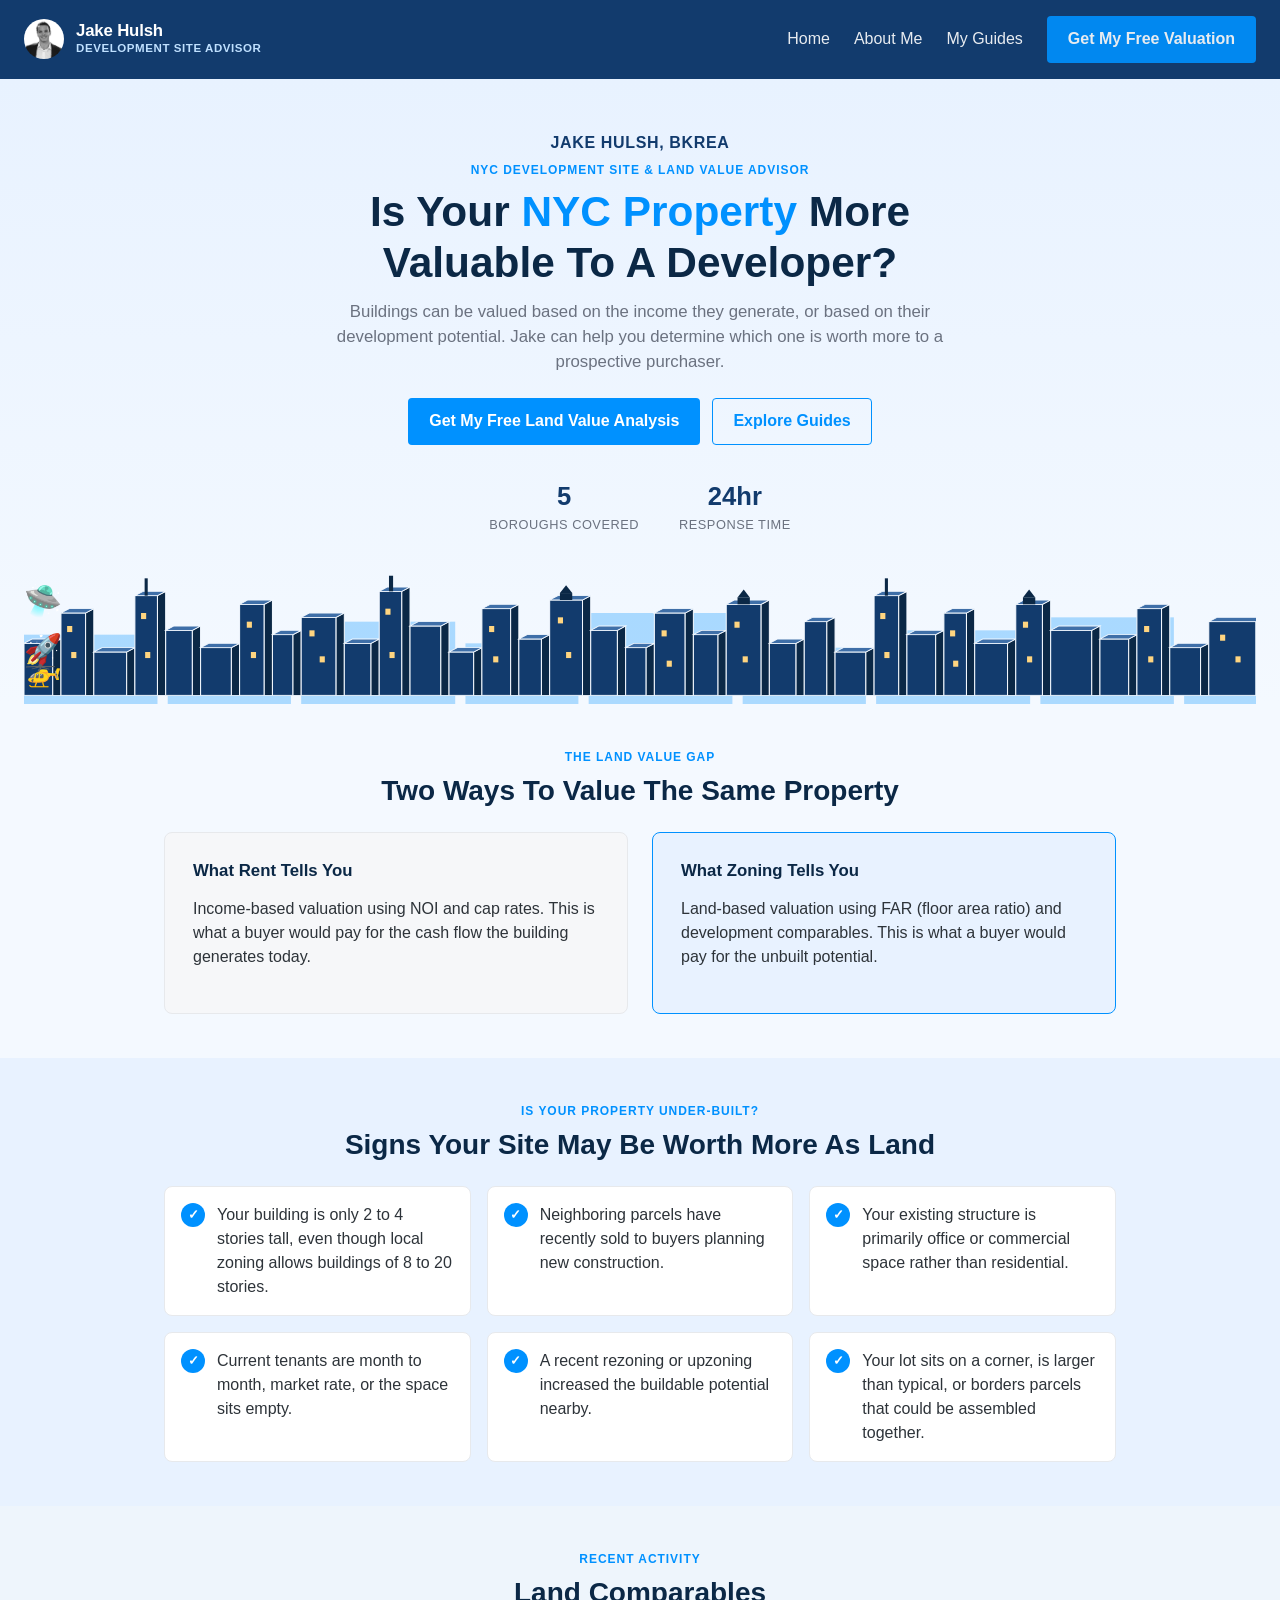
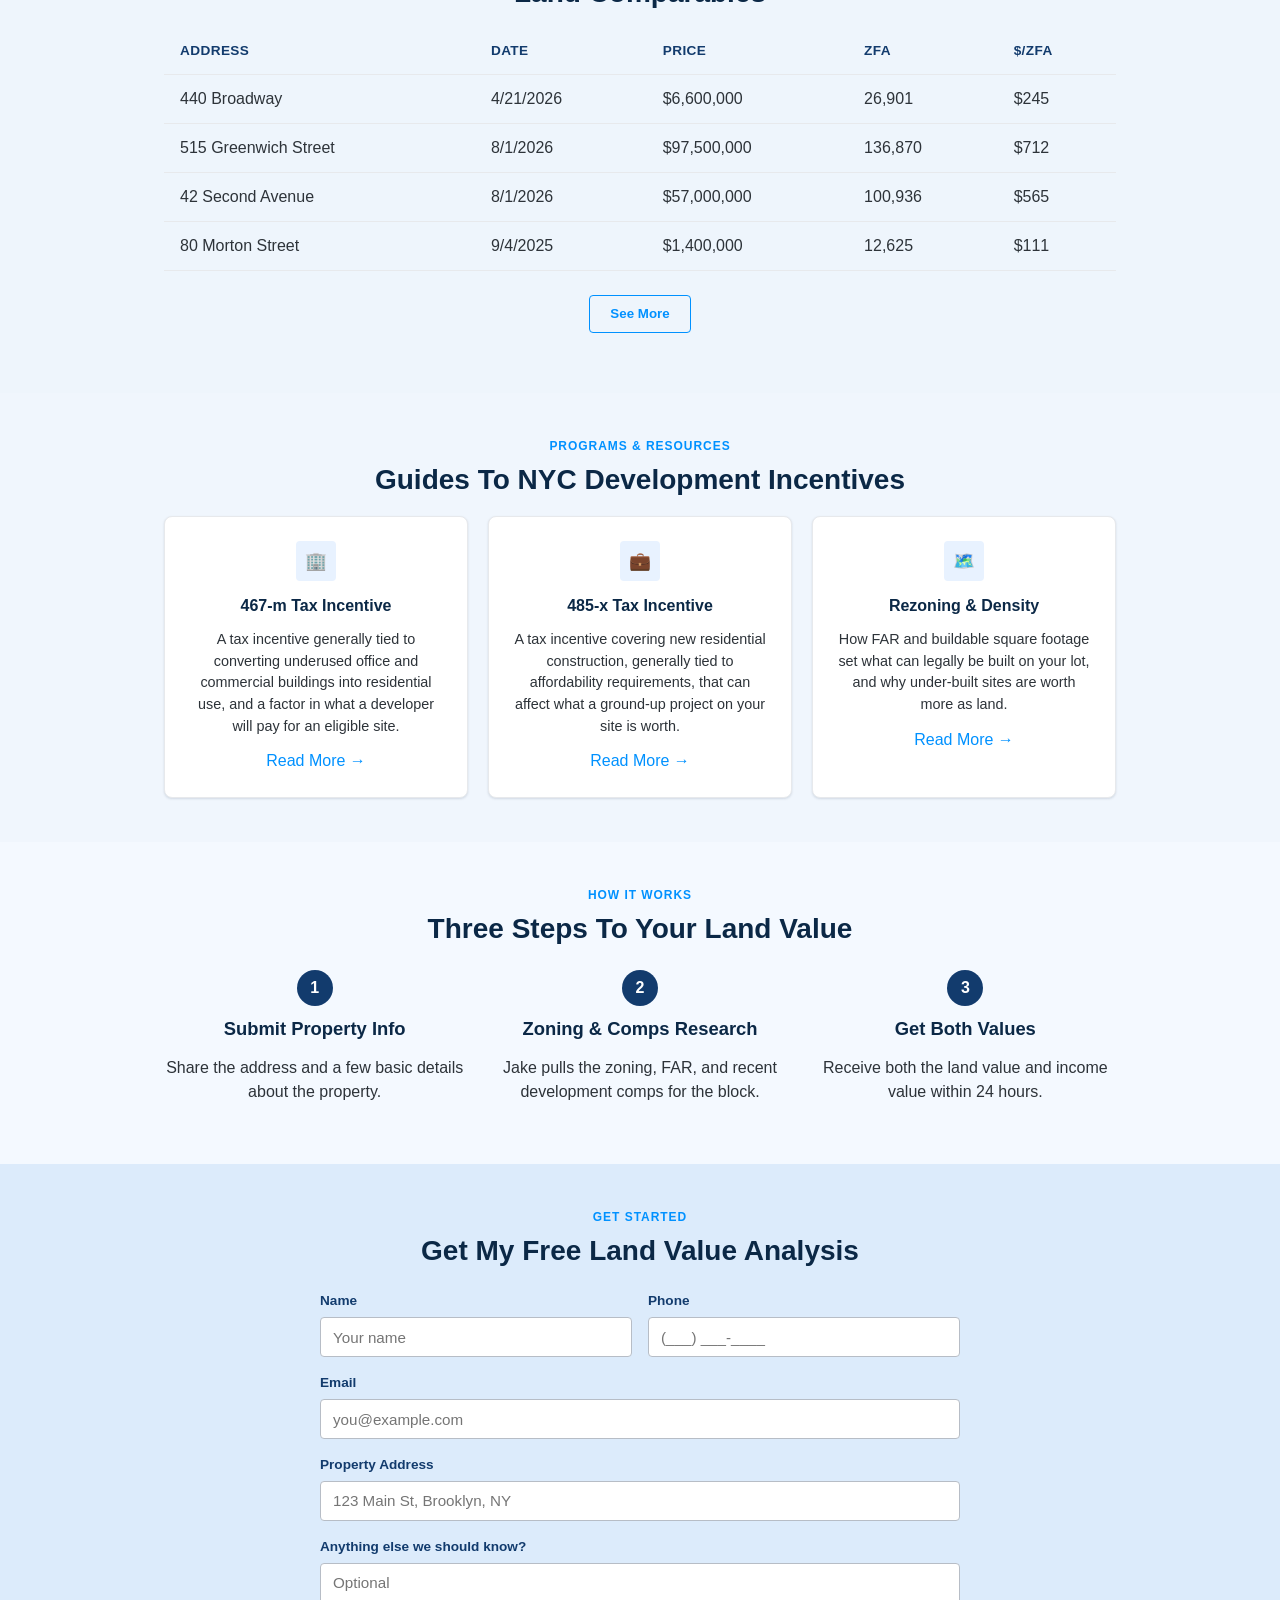
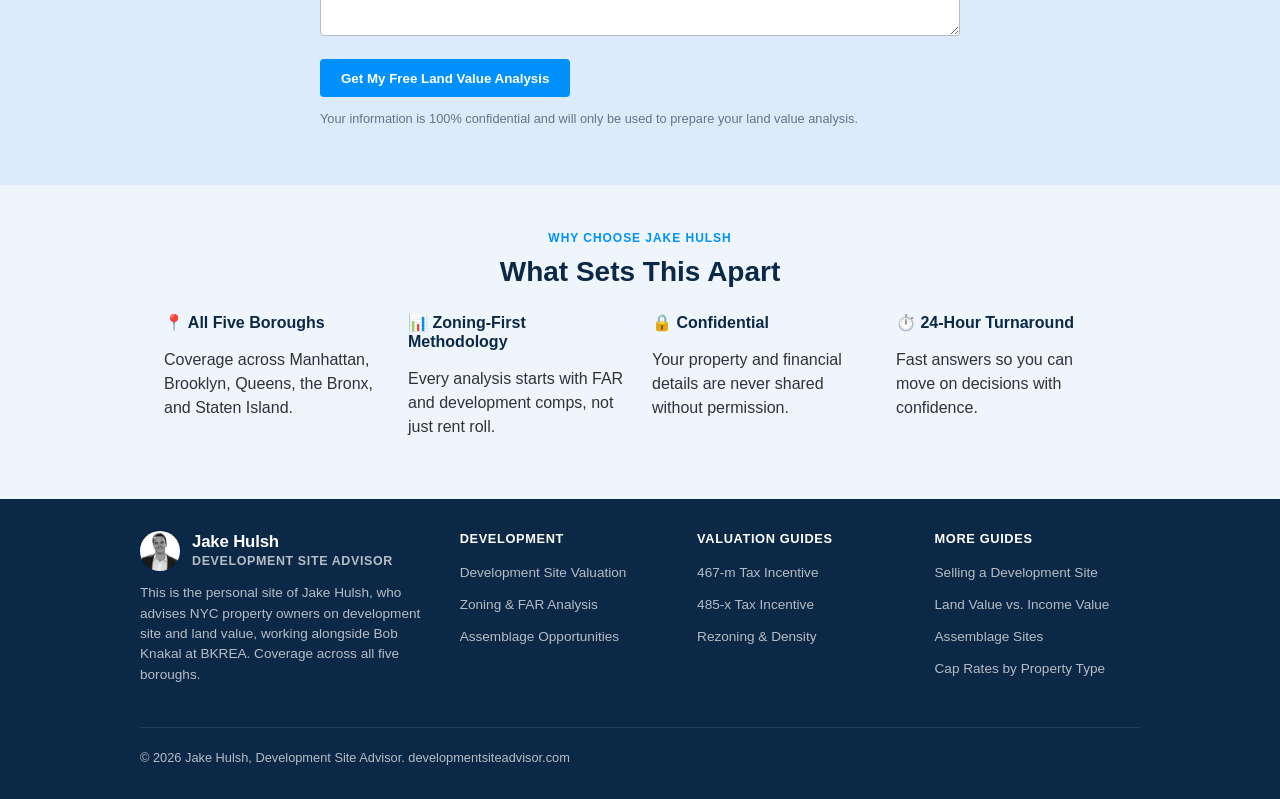
==== commit ca5aa521: "Bring back About Me page, personalize copy, rename Guides nav - Restore about/ to production as "Abo" ====
--- a/index.html
+++ b/index.html
@@ -20,7 +20,8 @@
   </a>
   <nav class="site-nav">
     <a href="index.html">Home</a>
-    <a href="articles/">Guides</a>
+    <a href="about/">About Me</a>
+    <a href="articles/">My Guides</a>
     <a href="#get-valuation" class="btn btn-primary">Get My Free Valuation</a>
   </nav>
 </header>
@@ -33,8 +34,8 @@
     <h1>Is Your <em>NYC Property</em> More Valuable To A Developer?</h1>
     <p class="hero-subhead">
       Buildings can be valued based on the income they generate, or based on
-      their development potential. We help you determine which one is worth
-      more to a prospective purchaser.
+      their development potential. Jake can help you determine which one is
+      worth more to a prospective purchaser.
     </p>
     <div class="hero-ctas">
       <a href="#get-valuation" class="btn btn-primary">Get My Free Land Value Analysis</a>
@@ -467,7 +468,7 @@
       <div class="process-step">
         <div class="process-step-number">2</div>
         <h3>Zoning &amp; Comps Research</h3>
-        <p>We pull the zoning, FAR, and recent development comps for the block.</p>
+        <p>Jake pulls the zoning, FAR, and recent development comps for the block.</p>
       </div>
       <div class="process-step">
         <div class="process-step-number">3</div>
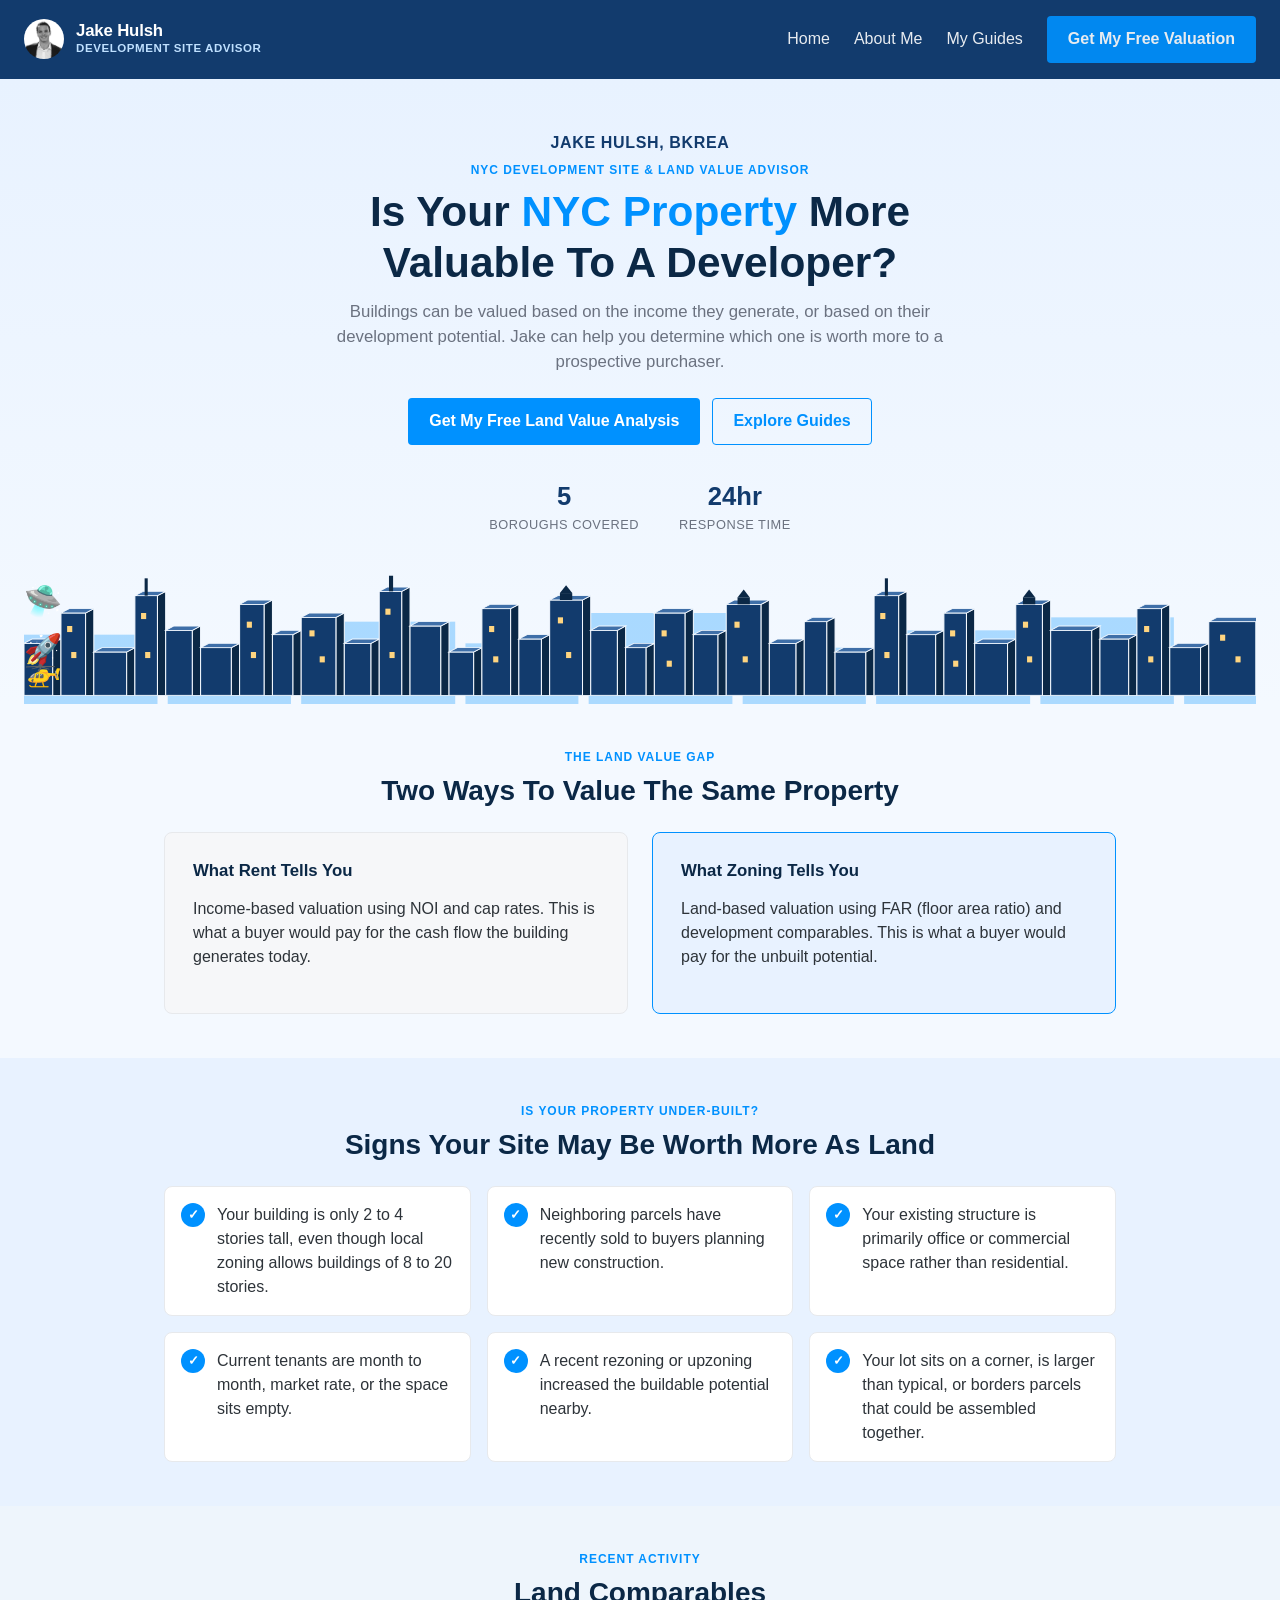
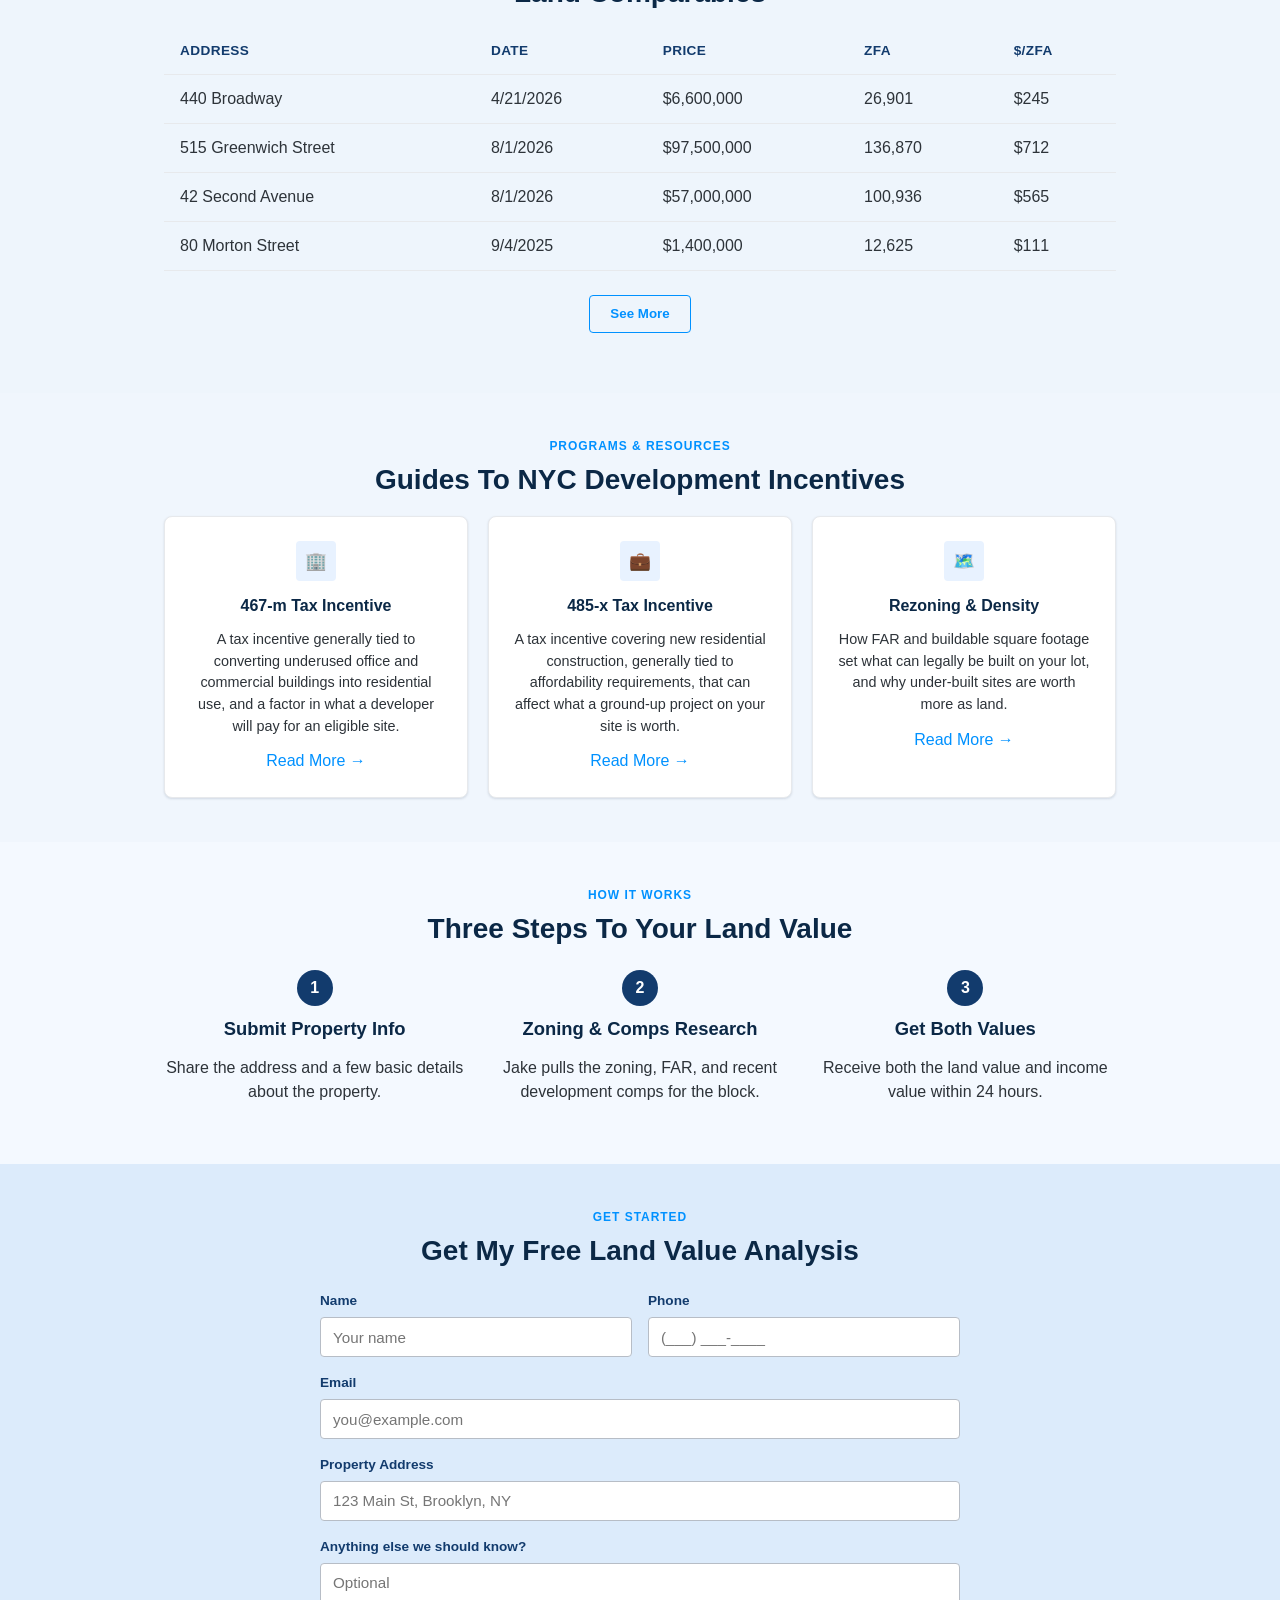
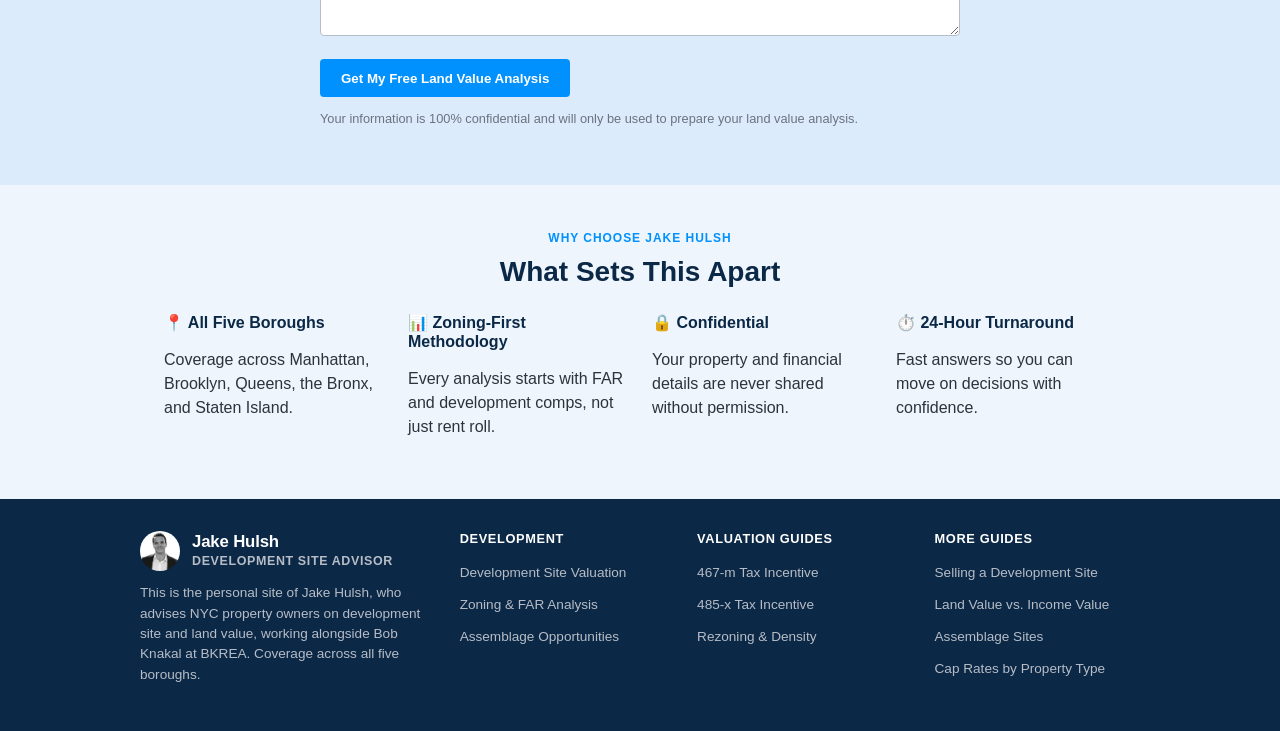
==== commit 2a40bf8a: "Remove copyright line from footer across all live pages Co-Authored-By: Claude Sonnet 5 <noreply@ant" ====
--- a/index.html
+++ b/index.html
@@ -572,9 +572,6 @@
       </ul>
     </div>
   </div>
-  <div class="footer-bottom">
-    &copy; 2026 Jake Hulsh, Development Site Advisor. developmentsiteadvisor.com
-  </div>
 </footer>
 
 <script src="js/land-comps.js"></script>
--- a/css/style.css
+++ b/css/style.css
@@ -910,6 +910,23 @@
   .about-photo { width: 120px; height: 120px; }
 }
 
+/* ---- Contact Me ------------------------------------------------------------- */
+
+.contact-grid {
+  display: grid;
+  grid-template-columns: 280px 1fr;
+  gap: 2.5rem;
+  align-items: start;
+}
+
+@media (max-width: 700px) {
+  .contact-grid { grid-template-columns: 1fr; }
+}
+
+.contact-info p {
+  margin-bottom: 0.75rem;
+}
+
 /* ---- Closed Transactions / Land Comparables tables -------------------------- */
 
 .transactions-table {
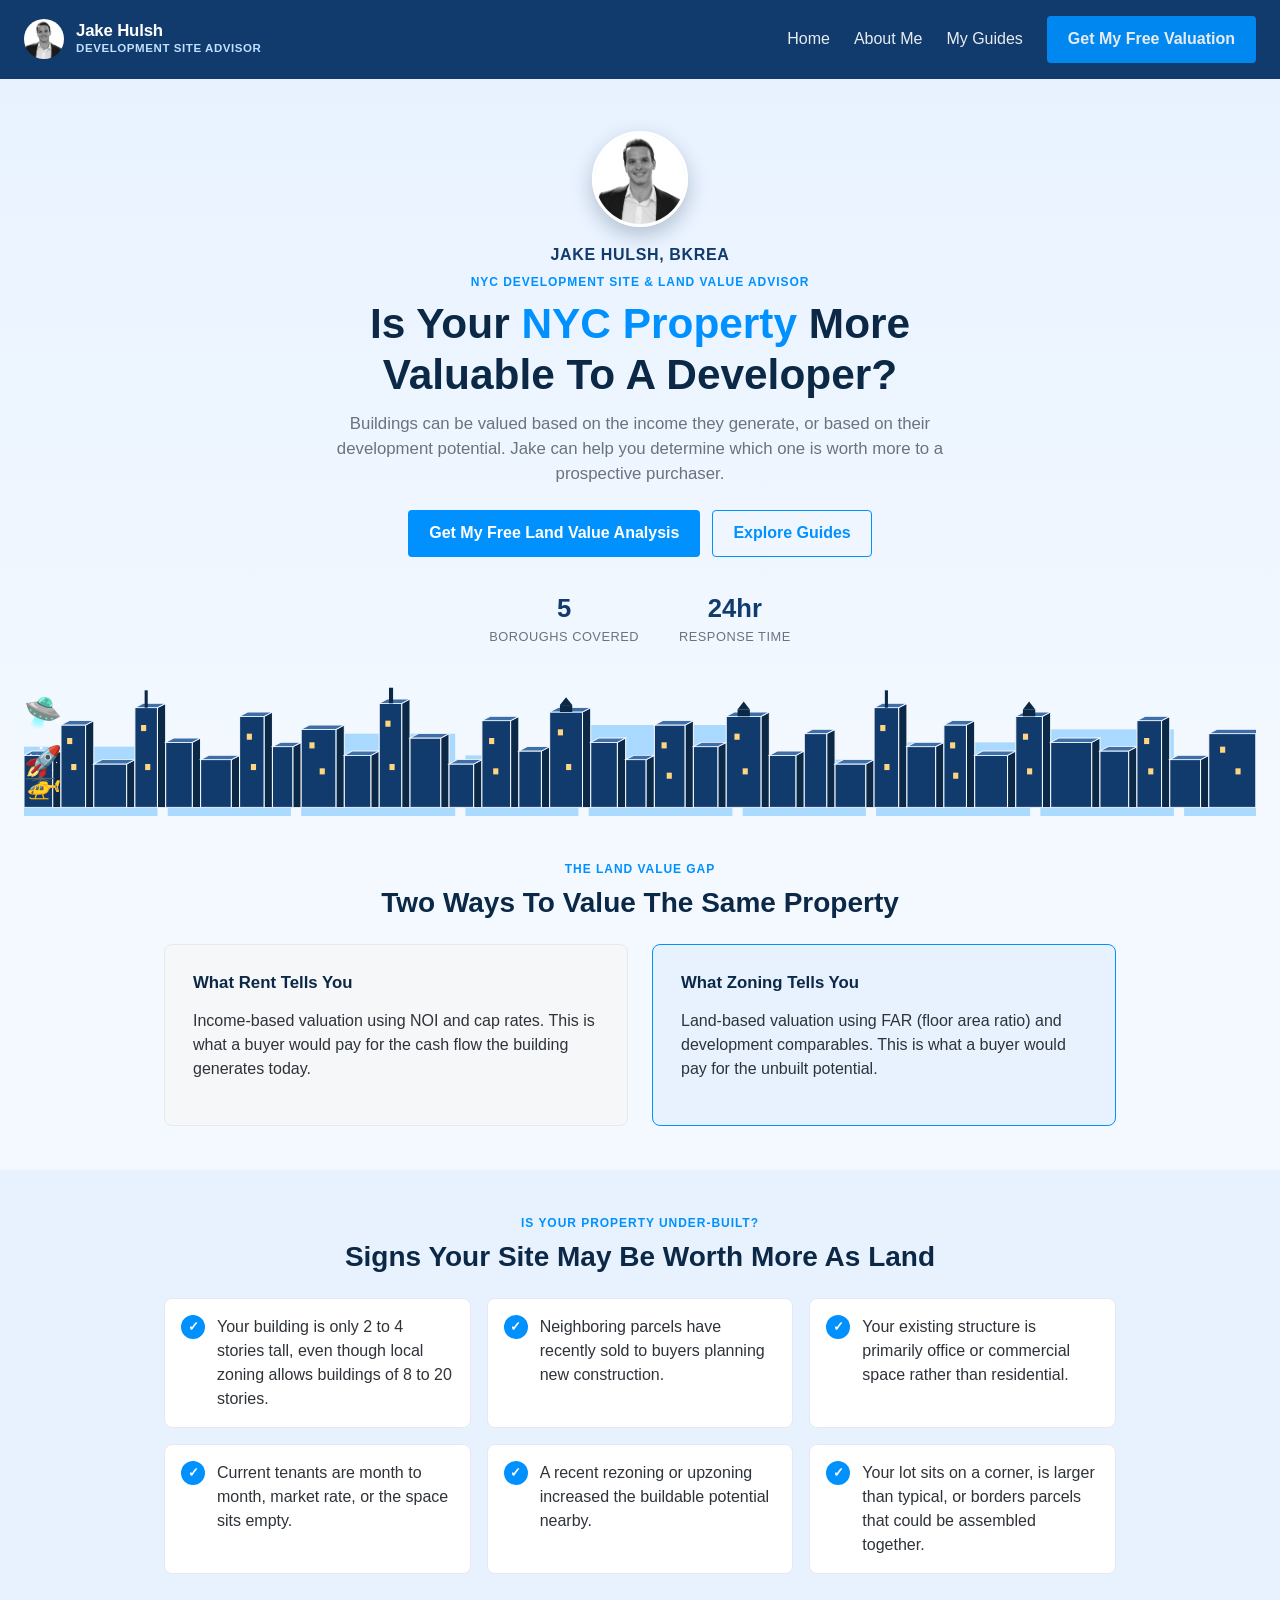
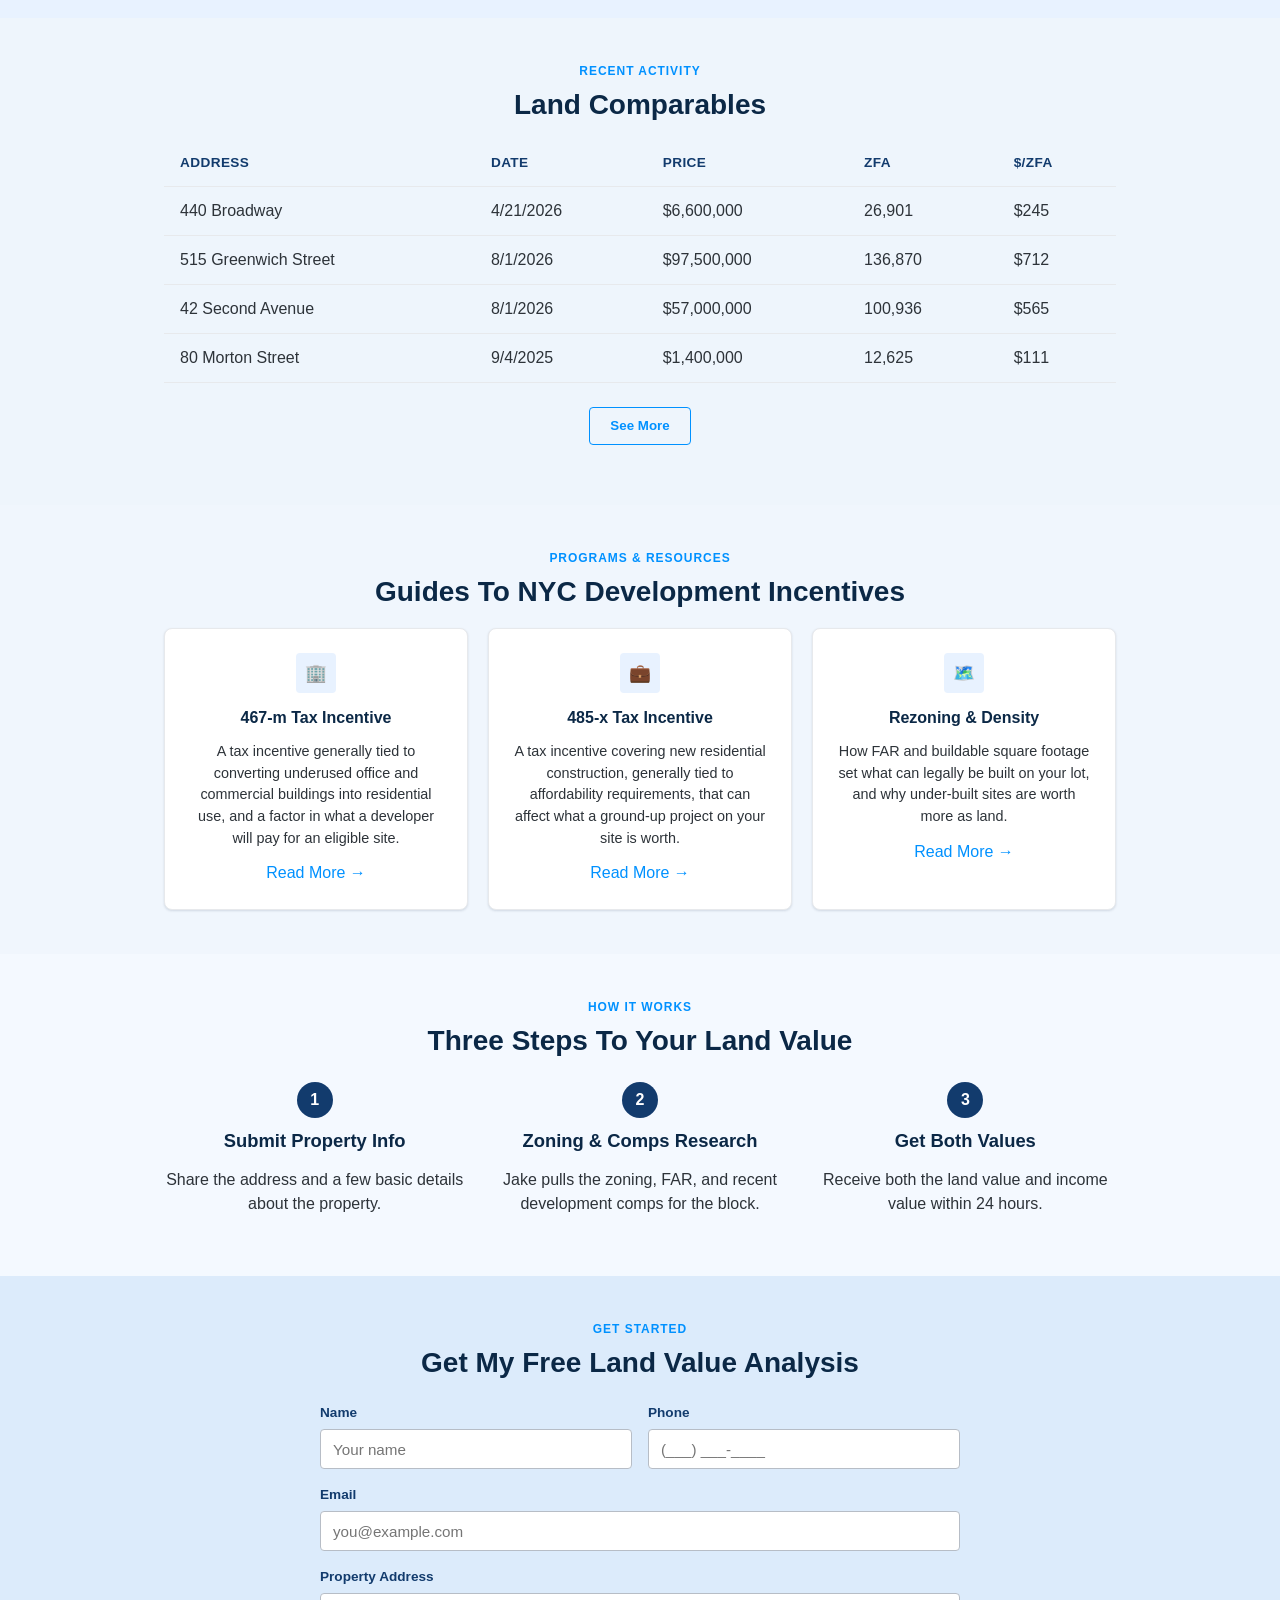
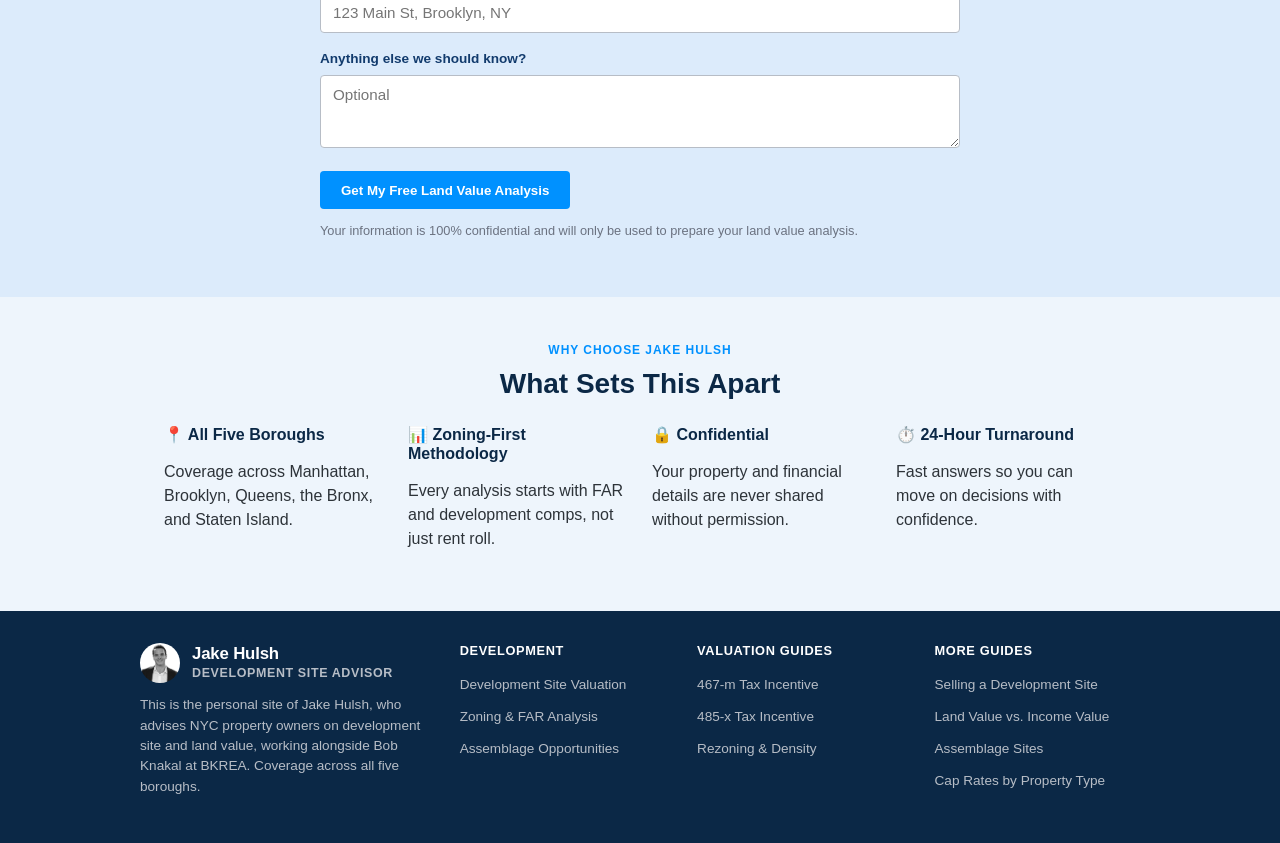
==== commit 3e9daa14: "Add headshot photo above the hero byline on the homepage Co-Authored-By: Claude Sonnet 5 <noreply@an" ====
--- a/index.html
+++ b/index.html
@@ -24,11 +24,20 @@
     <a href="articles/">My Guides</a>
     <a href="#get-valuation" class="btn btn-primary">Get My Free Valuation</a>
   </nav>
+  <button type="button" class="hamburger-btn" id="hamburger-btn" aria-label="Open menu" aria-expanded="false">
+    <span></span><span></span><span></span>
+  </button>
+  <nav class="mobile-nav-panel" id="mobile-nav-panel">
+    <a href="about/">About Me</a>
+    <a href="articles/">My Guides</a>
+    <a href="#get-valuation" class="btn btn-primary">Get My Free Valuation</a>
+  </nav>
 </header>
 
 <!-- HERO -->
 <section id="home" class="hero">
   <div class="hero-inner">
+    <div class="hero-photo"><img src="graphic designs/Jake.png" alt="Jake Hulsh"></div>
     <div class="hero-byline">Jake Hulsh, BKREA</div>
     <div class="section-eyebrow">NYC Development Site &amp; Land Value Advisor</div>
     <h1>Is Your <em>NYC Property</em> More Valuable To A Developer?</h1>
@@ -575,5 +584,6 @@
 </footer>
 
 <script src="js/land-comps.js"></script>
+<script src="js/mobile-nav.js"></script>
 </body>
 </html>
--- a/css/style.css
+++ b/css/style.css
@@ -83,6 +83,71 @@
   display: flex;
   align-items: center;
   justify-content: space-between;
+  position: relative;
+}
+
+/* ---- Mobile hamburger menu -------------------------------------------------- */
+
+.hamburger-btn {
+  display: none;
+  flex-direction: column;
+  justify-content: center;
+  align-items: stretch;
+  gap: 5px;
+  width: 34px;
+  height: 34px;
+  background: none;
+  border: none;
+  cursor: pointer;
+  padding: 0;
+  flex-shrink: 0;
+}
+
+.hamburger-btn span {
+  display: block;
+  width: 100%;
+  height: 2px;
+  background: var(--color-white);
+  border-radius: 2px;
+  transition: transform 0.2s ease, opacity 0.2s ease;
+}
+
+.hamburger-btn.is-open span:nth-child(1) {
+  transform: translateY(7px) rotate(45deg);
+}
+
+.hamburger-btn.is-open span:nth-child(2) {
+  opacity: 0;
+}
+
+.hamburger-btn.is-open span:nth-child(3) {
+  transform: translateY(-7px) rotate(-45deg);
+}
+
+.mobile-nav-panel {
+  display: none;
+  position: absolute;
+  top: 100%;
+  left: 0;
+  right: 0;
+  flex-direction: column;
+  background: var(--color-blue-dark);
+  padding: 0.5rem 1.25rem 1.25rem;
+  box-shadow: 0 12px 20px rgba(11, 40, 70, 0.3);
+  z-index: 50;
+}
+
+.mobile-nav-panel a {
+  color: var(--color-white);
+  padding: 0.85rem 0;
+  border-bottom: 1px solid rgba(255, 255, 255, 0.12);
+  font-weight: 600;
+}
+
+.mobile-nav-panel a.btn {
+  margin-top: 0.85rem;
+  text-align: center;
+  border-bottom: none;
 }
 
 .site-header a {
@@ -270,6 +335,14 @@
   .site-nav {
     display: none;
   }
+
+  .hamburger-btn {
+    display: flex;
+  }
+
+  .mobile-nav-panel.is-open {
+    display: flex;
+  }
 }
 
 /* ---- Buttons ------------------------------------------------------------ */
@@ -346,6 +419,22 @@
   margin: 0 auto;
 }
 
+.hero-photo {
+  width: 96px;
+  height: 96px;
+  border-radius: 50%;
+  overflow: hidden;
+  margin: 0 auto 1rem;
+  border: 3px solid var(--color-white);
+  box-shadow: 0 8px 20px rgba(11, 40, 70, 0.25);
+}
+
+.hero-photo img {
+  width: 100%;
+  height: 100%;
+  object-fit: cover;
+}
+
 .hero-byline {
   font-size: 1rem;
   font-weight: 800;
@@ -515,7 +604,7 @@
 }
 
 @media (max-width: 700px) {
-  .hero-emoji { display: none; }
+  .hero-emoji { font-size: 1.4rem; }
 }
 
 @media (prefers-reduced-motion: reduce) {
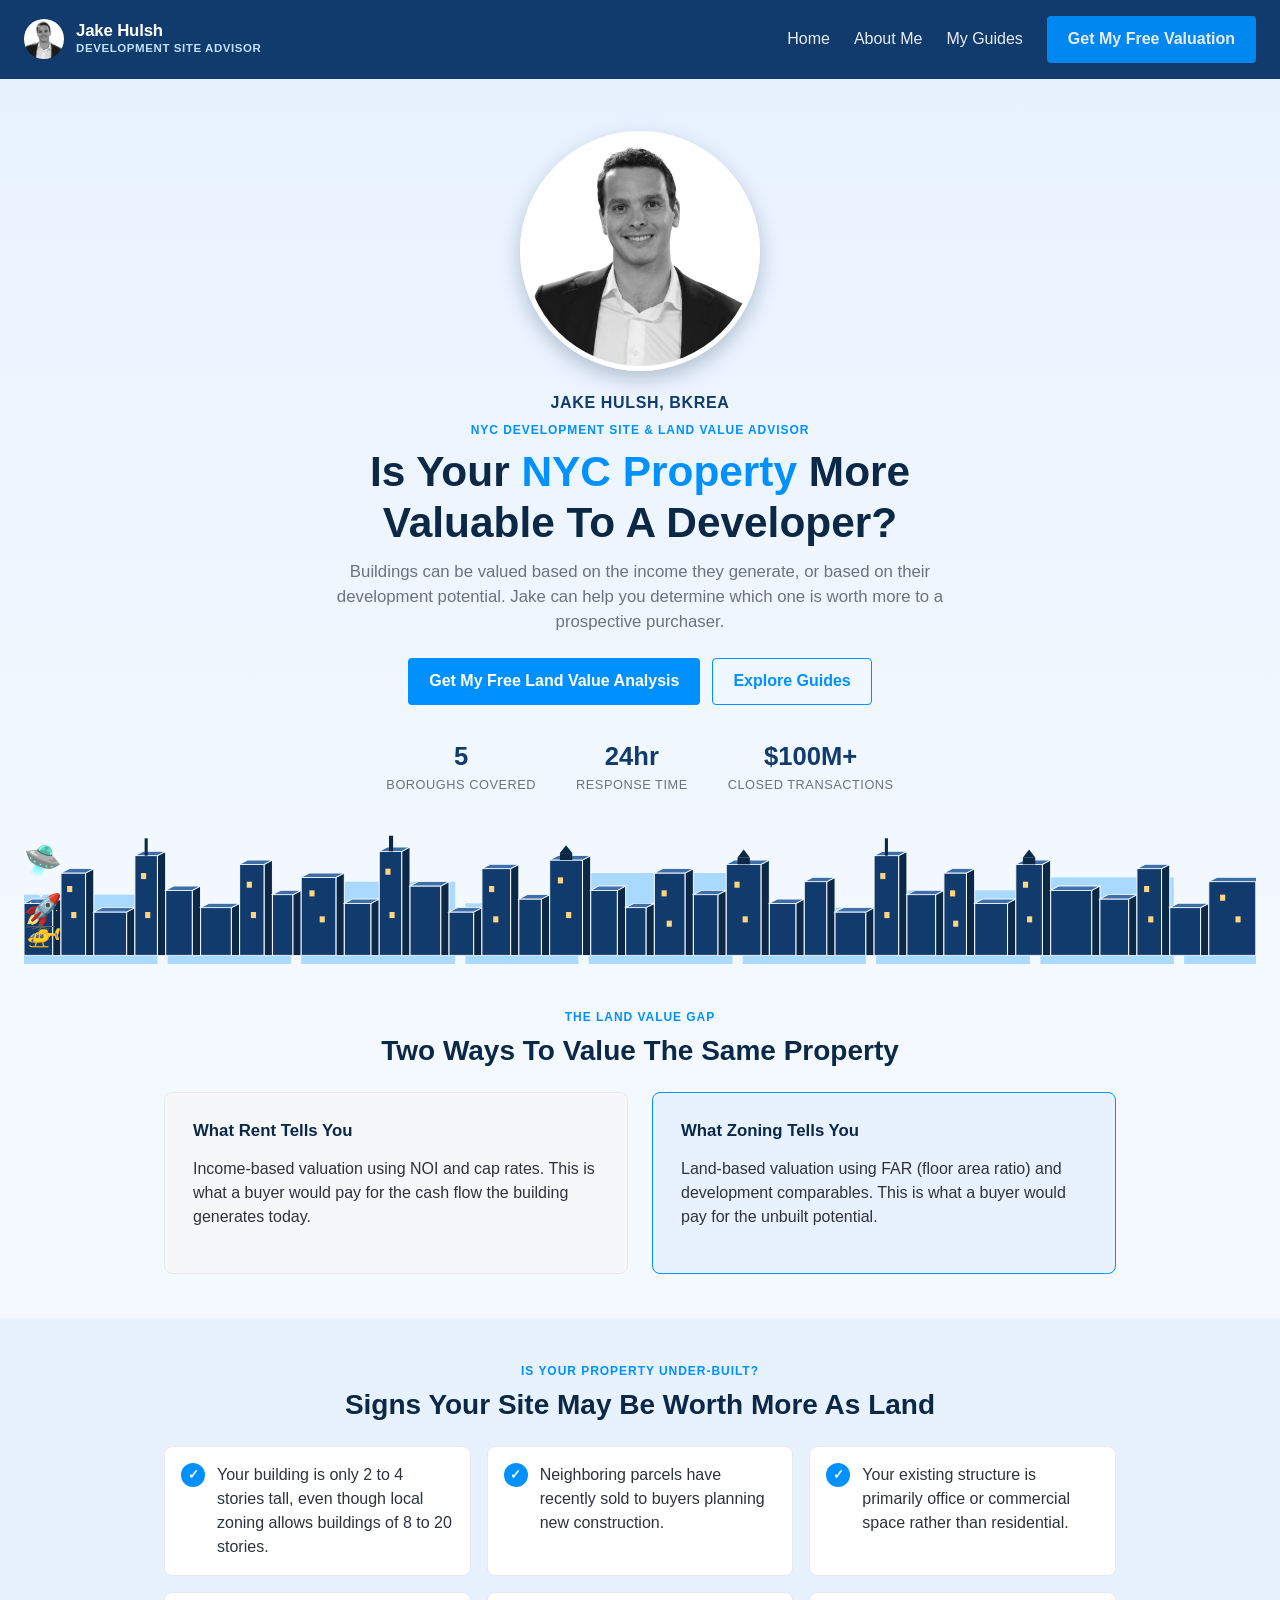
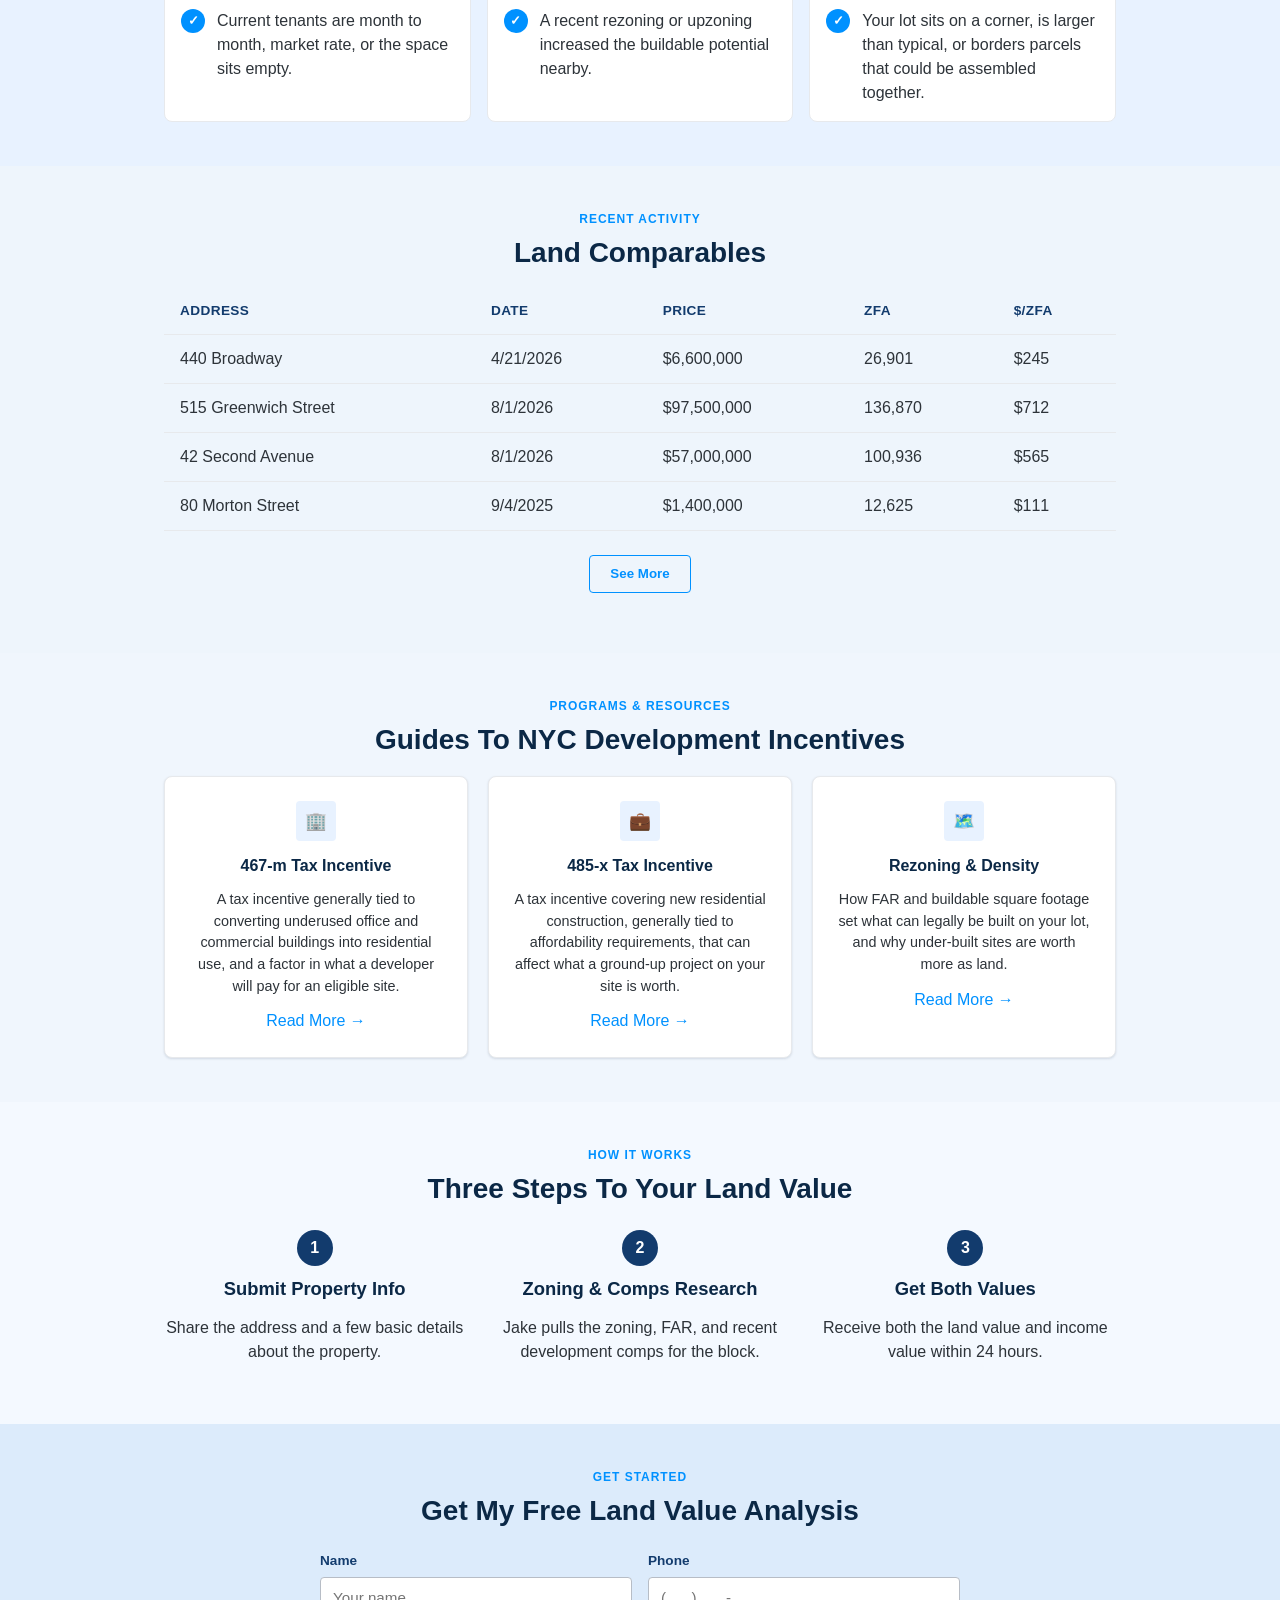
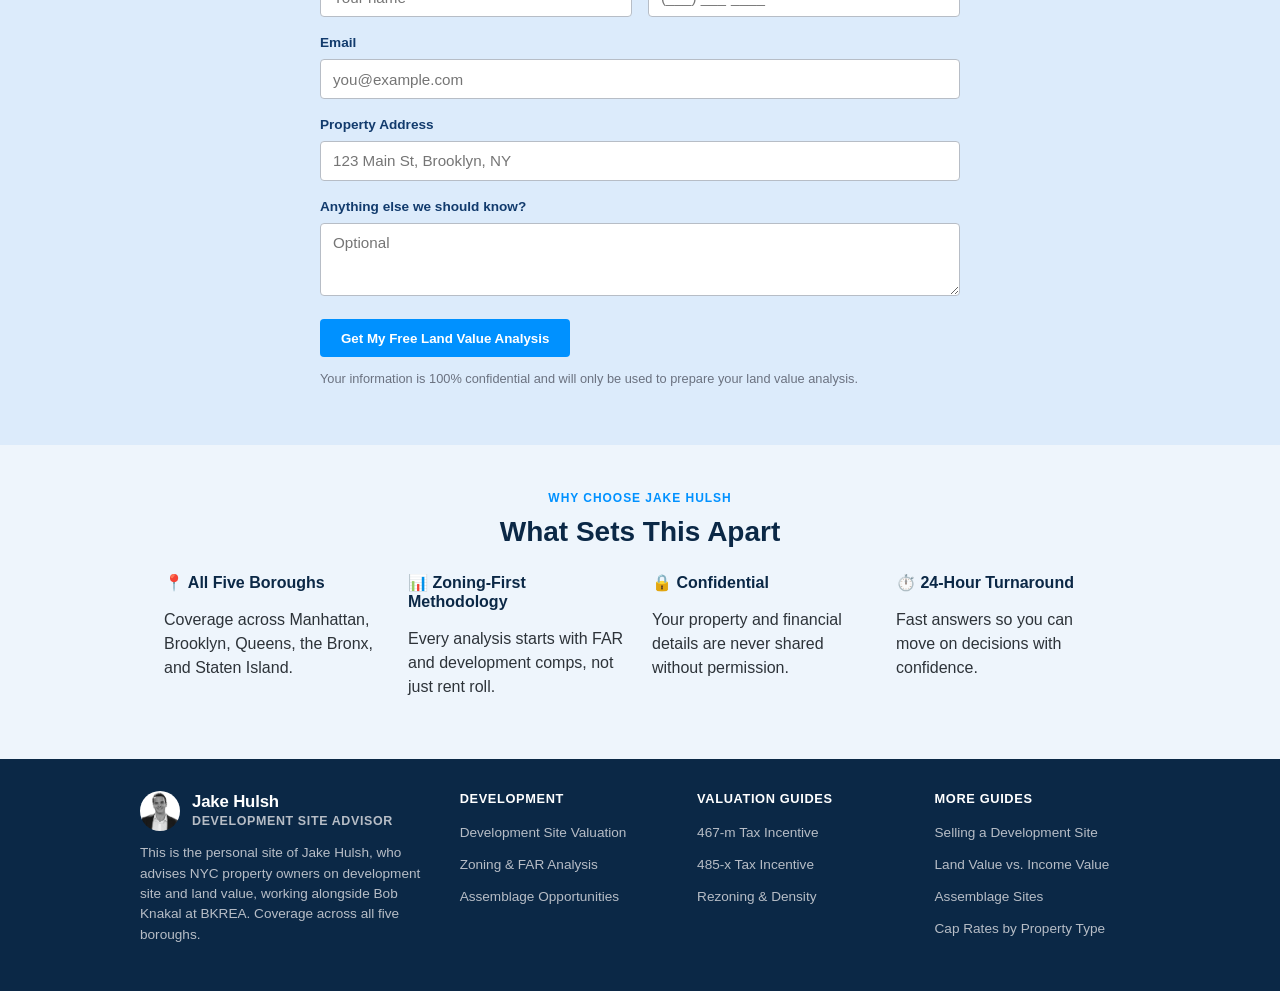
==== commit f1688e03: "Add $100M+ closed transactions stat to hero" ====
--- a/index.html
+++ b/index.html
@@ -58,6 +58,10 @@
       <div class="hero-stat">
         <div class="hero-stat-value">24hr</div>
         <div class="hero-stat-label">Response Time</div>
+      </div>
+      <div class="hero-stat">
+        <div class="hero-stat-value">$100M+</div>
+        <div class="hero-stat-label">Closed Transactions</div>
       </div>
     </div>
   </div>
--- a/css/style.css
+++ b/css/style.css
@@ -420,13 +420,34 @@
 }
 
 .hero-photo {
-  width: 96px;
-  height: 96px;
+  width: 240px;
+  height: 240px;
   border-radius: 50%;
   overflow: hidden;
-  margin: 0 auto 1rem;
-  border: 3px solid var(--color-white);
-  box-shadow: 0 8px 20px rgba(11, 40, 70, 0.25);
+  margin: 0 auto 1.25rem;
+  border: 5px solid var(--color-white);
+  box-shadow: 0 8px 20px rgba(11, 40, 70, 0.25), 0 0 0 0 rgba(0, 145, 255, 0.45);
+  animation: hero-photo-pulse 2.6s ease-out infinite;
+  transform: translateZ(0);
+  backface-visibility: hidden;
+}
+
+@keyframes hero-photo-pulse {
+  0% {
+    box-shadow: 0 8px 20px rgba(11, 40, 70, 0.25), 0 0 0 0 rgba(0, 145, 255, 0.45);
+  }
+  70% {
+    box-shadow: 0 8px 20px rgba(11, 40, 70, 0.25), 0 0 0 16px rgba(0, 145, 255, 0);
+  }
+  100% {
+    box-shadow: 0 8px 20px rgba(11, 40, 70, 0.25), 0 0 0 0 rgba(0, 145, 255, 0);
+  }
+}
+
+@media (prefers-reduced-motion: reduce) {
+  .hero-photo {
+    animation: none;
+  }
 }
 
 .hero-photo img {
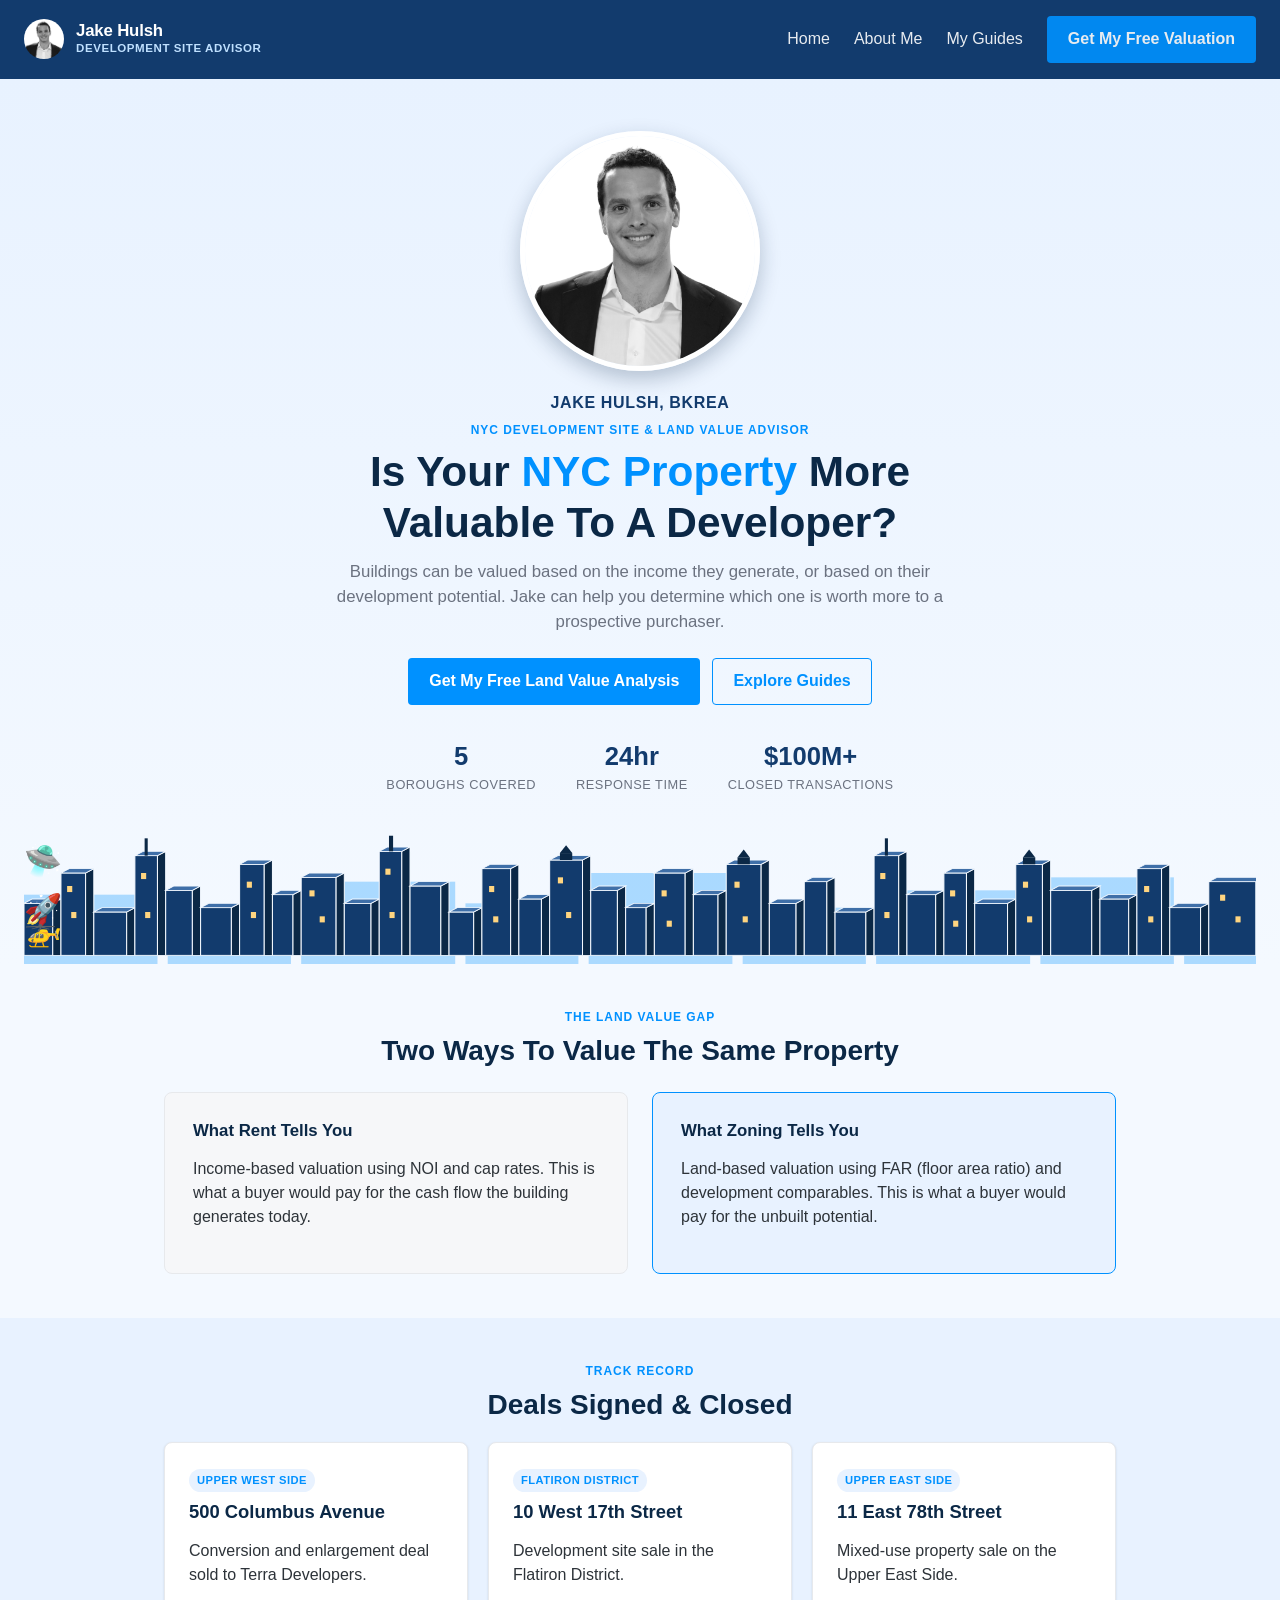
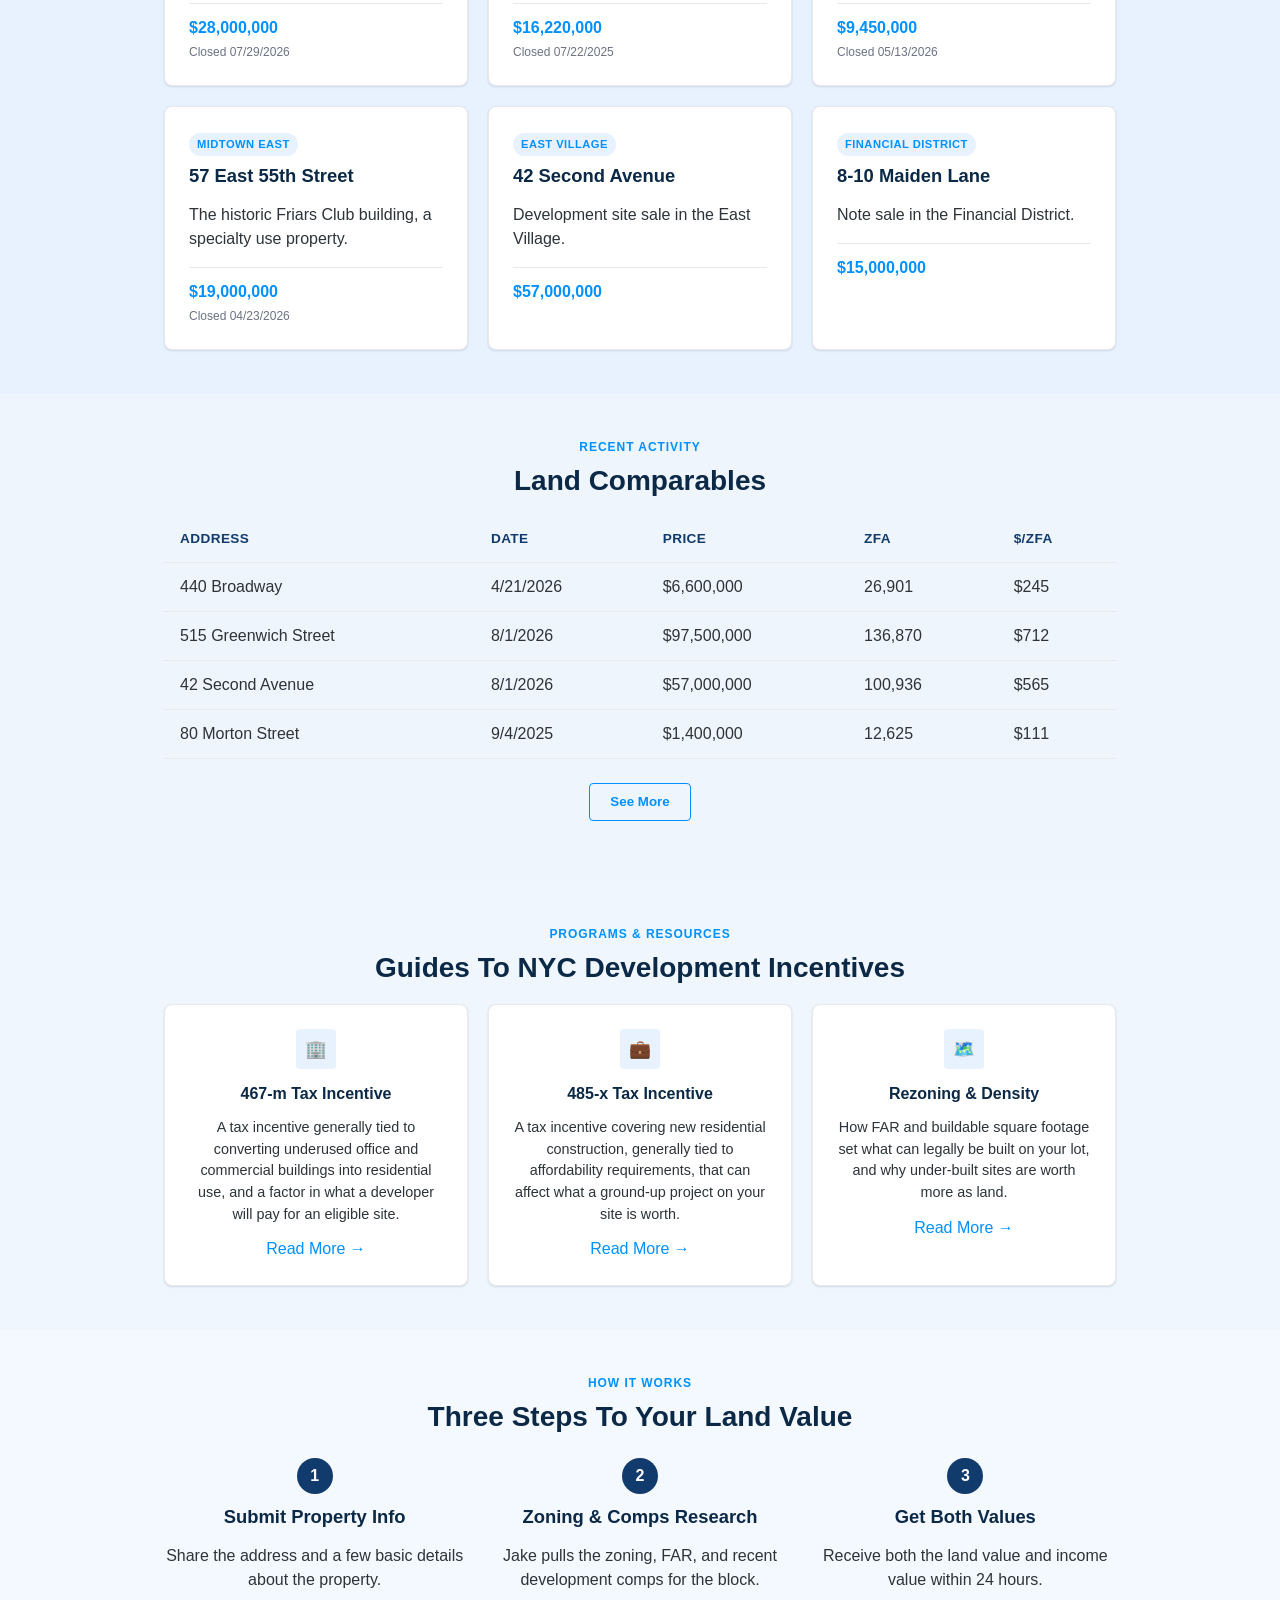
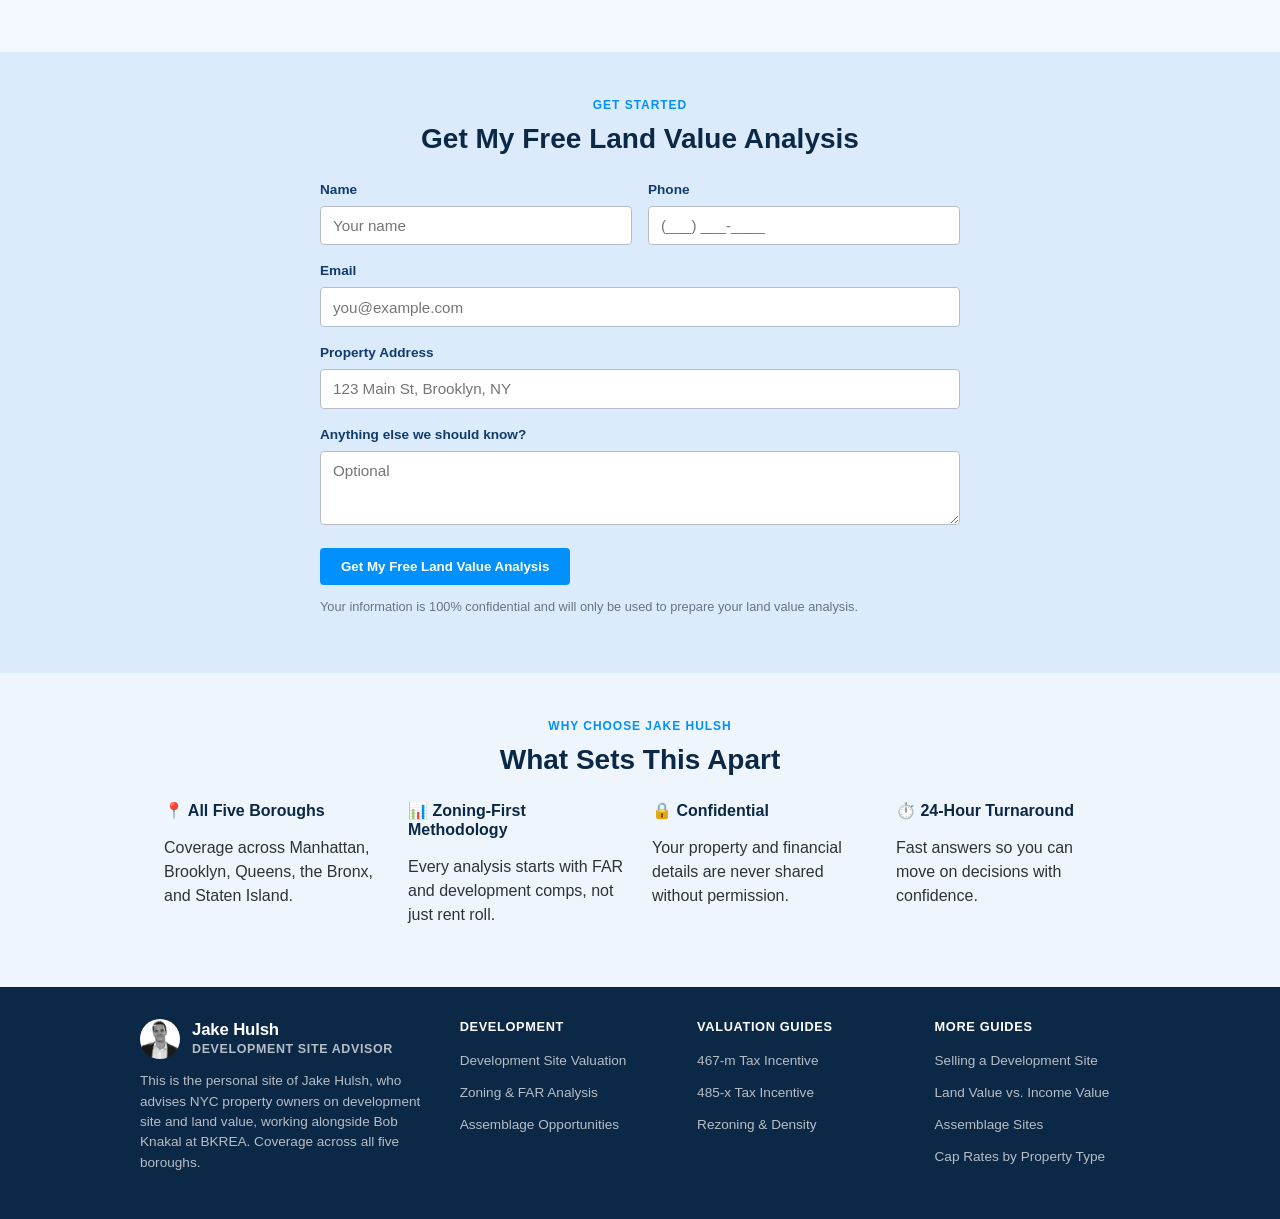
==== commit 85880d3f: "Replace homepage Qualifying Signals section with Deals Signed & Closed" ====
--- a/index.html
+++ b/index.html
@@ -319,20 +319,50 @@
    </div>
   </section>
 
-  <!-- QUALIFYING SIGNALS -->
+  <!-- DEALS -->
   <section class="page-section section-tint-2">
    <div class="section-inner">
     <div class="section-heading">
-      <div class="section-eyebrow">Is Your Property Under-Built?</div>
-      <h2>Signs Your Site May Be Worth More As Land</h2>
-    </div>
-    <div class="signals-grid">
-      <div class="signal-item"><div class="signal-check">&#10003;</div><div>Your building is only 2 to 4 stories tall, even though local zoning allows buildings of 8 to 20 stories.</div></div>
-      <div class="signal-item"><div class="signal-check">&#10003;</div><div>Neighboring parcels have recently sold to buyers planning new construction.</div></div>
-      <div class="signal-item"><div class="signal-check">&#10003;</div><div>Your existing structure is primarily office or commercial space rather than residential.</div></div>
-      <div class="signal-item"><div class="signal-check">&#10003;</div><div>Current tenants are month to month, market rate, or the space sits empty.</div></div>
-      <div class="signal-item"><div class="signal-check">&#10003;</div><div>A recent rezoning or upzoning increased the buildable potential nearby.</div></div>
-      <div class="signal-item"><div class="signal-check">&#10003;</div><div>Your lot sits on a corner, is larger than typical, or borders parcels that could be assembled together.</div></div>
+      <div class="section-eyebrow">Track Record</div>
+      <h2>Deals Signed &amp; Closed</h2>
+    </div>
+    <div class="writings-grid">
+      <div class="card">
+        <span class="writing-tag">Upper West Side</span>
+        <h3>500 Columbus Avenue</h3>
+        <p>Conversion and enlargement deal sold to Terra Developers.</p>
+        <div class="deal-price">$28,000,000<span class="deal-date">Closed 07/29/2026</span></div>
+      </div>
+      <div class="card">
+        <span class="writing-tag">Flatiron District</span>
+        <h3>10 West 17th Street</h3>
+        <p>Development site sale in the Flatiron District.</p>
+        <div class="deal-price">$16,220,000<span class="deal-date">Closed 07/22/2025</span></div>
+      </div>
+      <div class="card">
+        <span class="writing-tag">Upper East Side</span>
+        <h3>11 East 78th Street</h3>
+        <p>Mixed-use property sale on the Upper East Side.</p>
+        <div class="deal-price">$9,450,000<span class="deal-date">Closed 05/13/2026</span></div>
+      </div>
+      <div class="card">
+        <span class="writing-tag">Midtown East</span>
+        <h3>57 East 55th Street</h3>
+        <p>The historic Friars Club building, a specialty use property.</p>
+        <div class="deal-price">$19,000,000<span class="deal-date">Closed 04/23/2026</span></div>
+      </div>
+      <div class="card">
+        <span class="writing-tag">East Village</span>
+        <h3>42 Second Avenue</h3>
+        <p>Development site sale in the East Village.</p>
+        <div class="deal-price">$57,000,000</div>
+      </div>
+      <div class="card">
+        <span class="writing-tag">Financial District</span>
+        <h3>8-10 Maiden Lane</h3>
+        <p>Note sale in the Financial District.</p>
+        <div class="deal-price">$15,000,000</div>
+      </div>
     </div>
    </div>
   </section>
--- a/css/style.css
+++ b/css/style.css
@@ -1110,6 +1110,22 @@
   margin-top: 1rem;
 }
 
+.deal-price {
+  margin-top: 0.75rem;
+  padding-top: 0.75rem;
+  border-top: 1px solid var(--color-border);
+  font-weight: 800;
+  color: var(--color-blue-primary);
+}
+
+.deal-date {
+  display: block;
+  margin-top: 0.15rem;
+  font-size: 0.75rem;
+  font-weight: 500;
+  color: var(--color-text-muted);
+}
+
 /* ---- Article pages ---------------------------------------------------------- */
 
 .article-header {
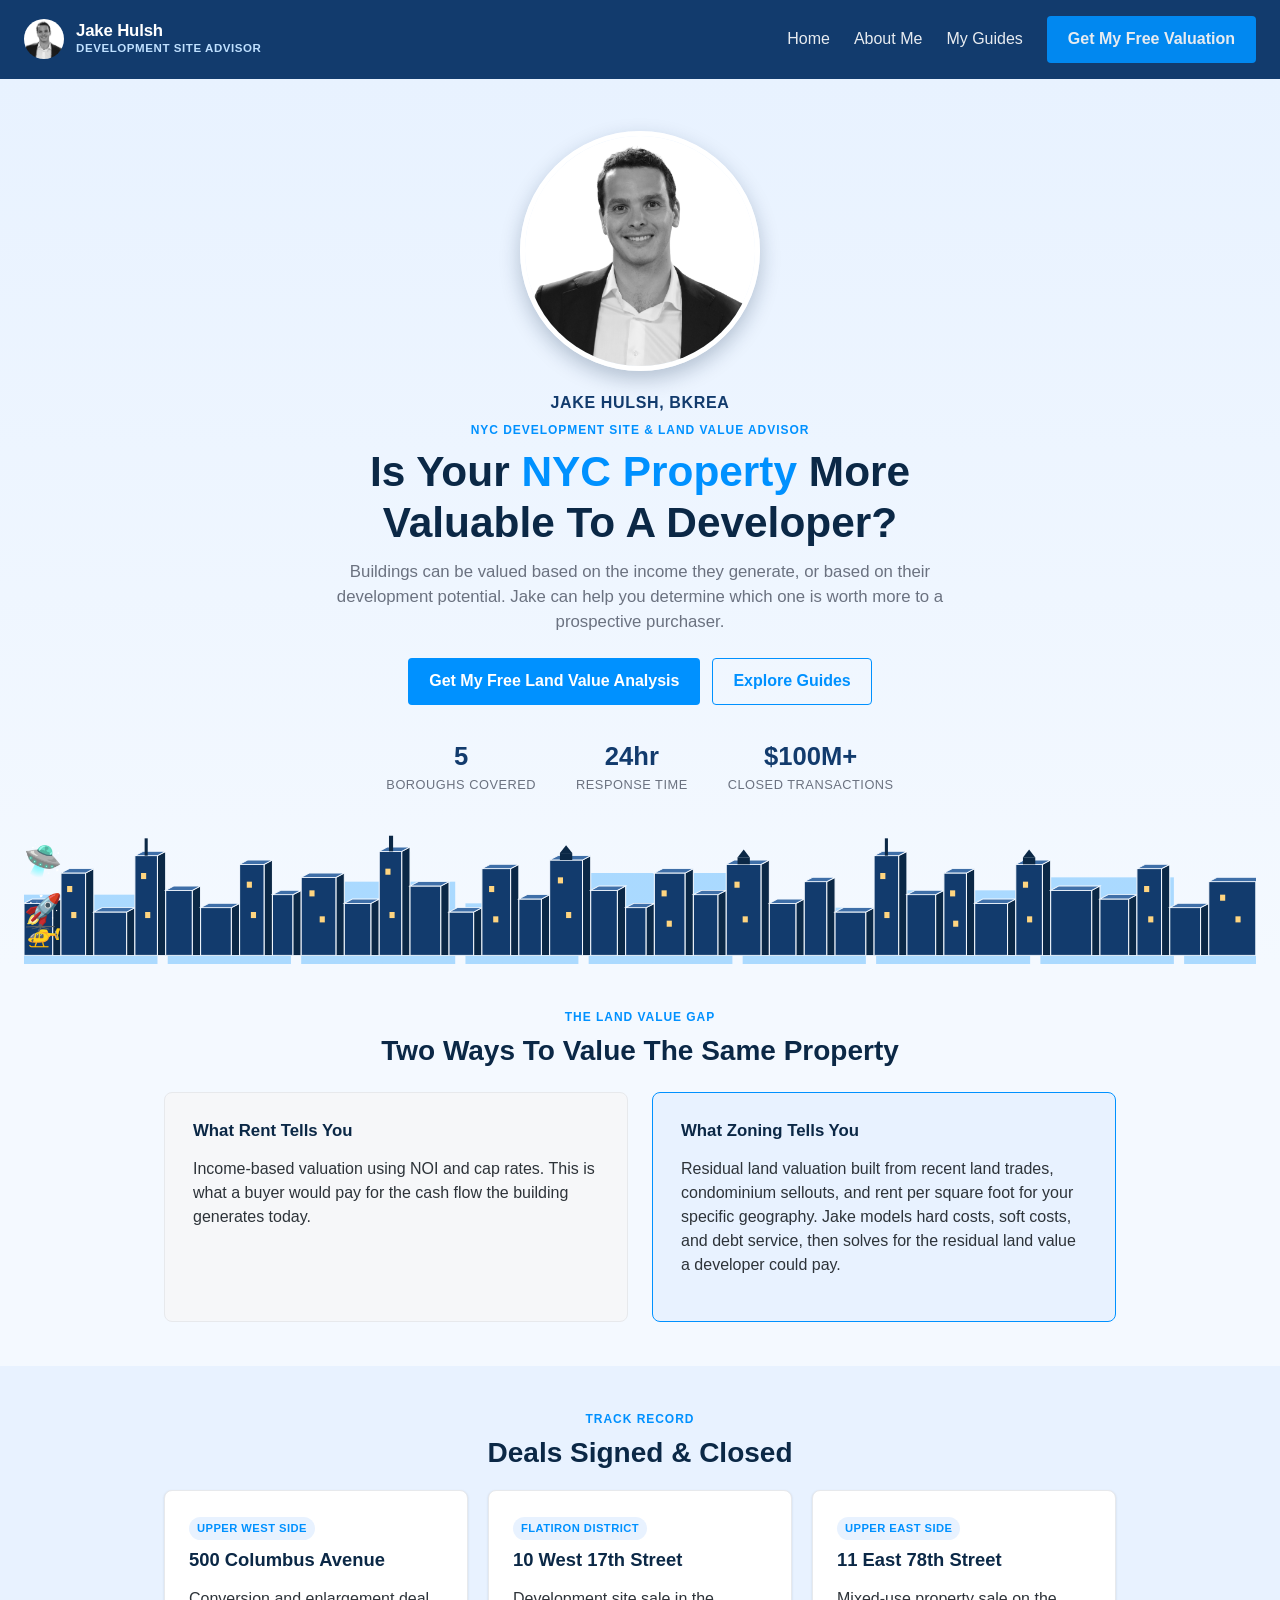
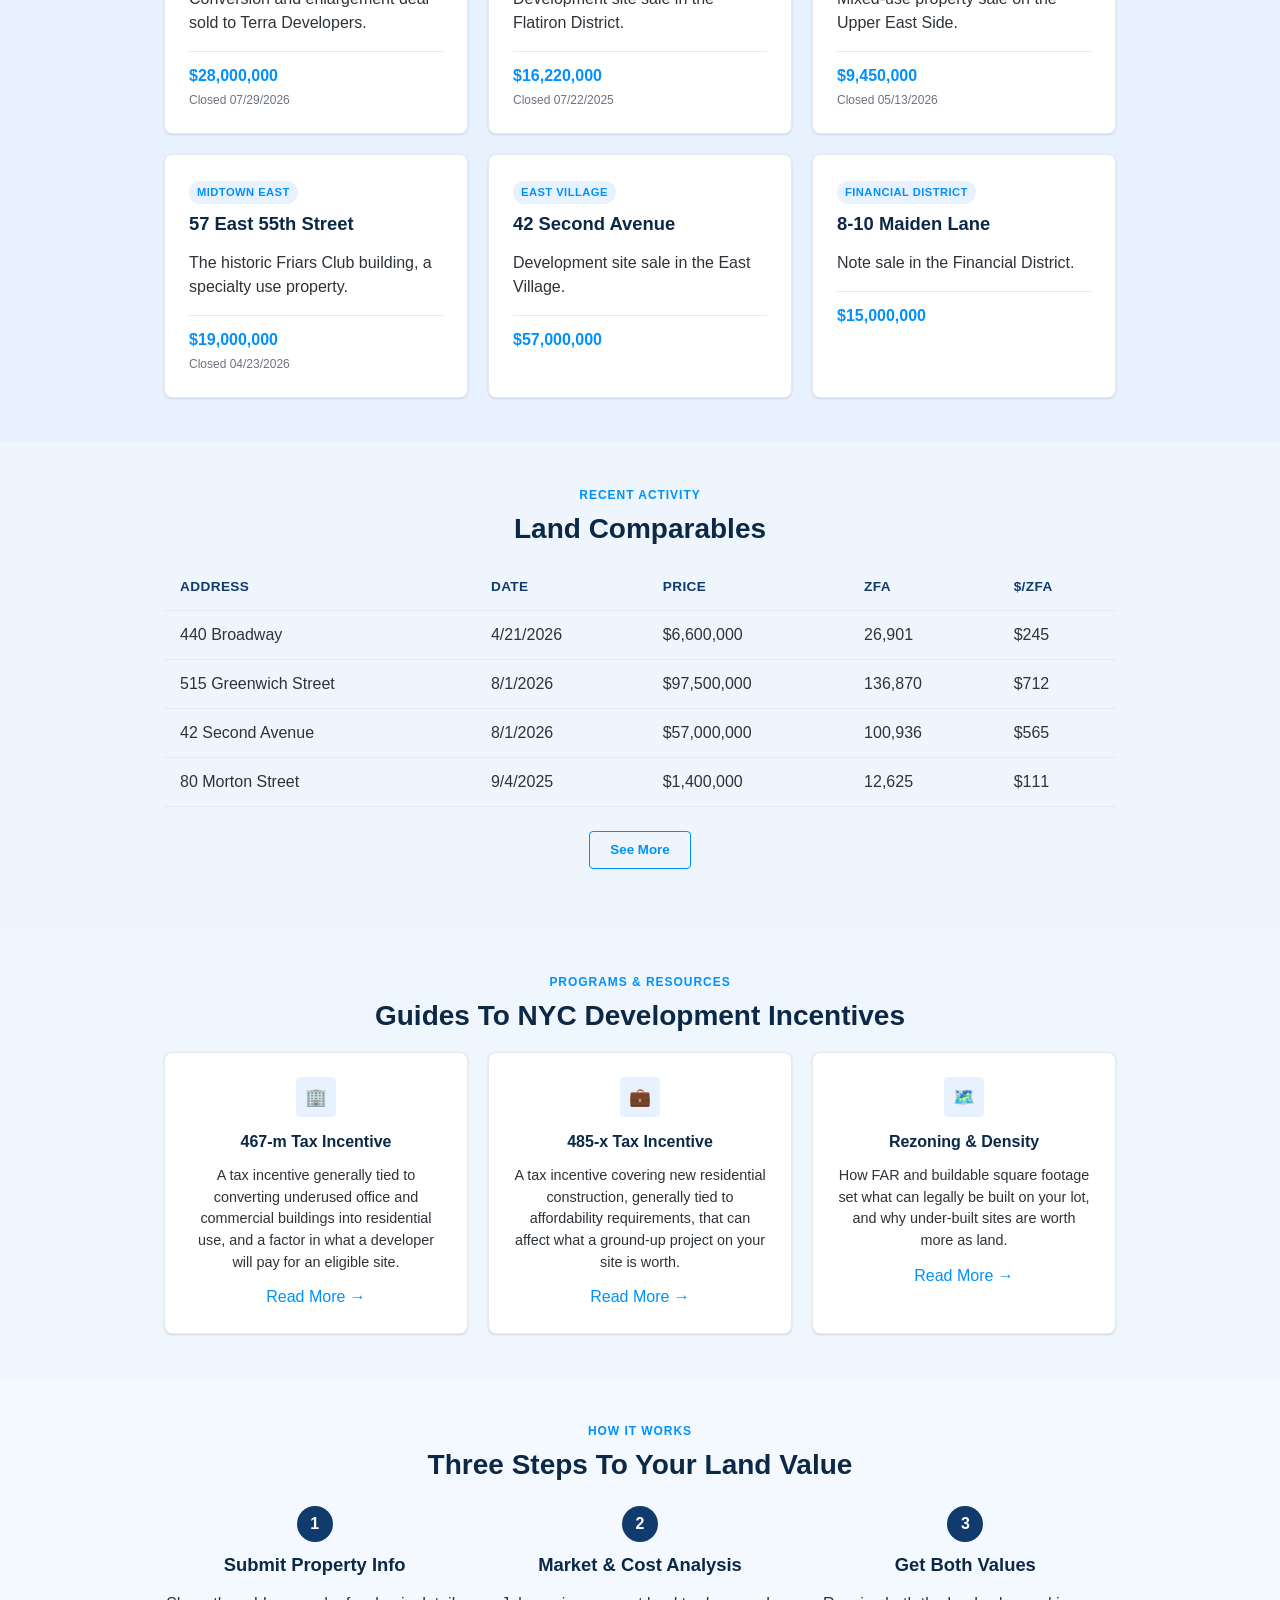
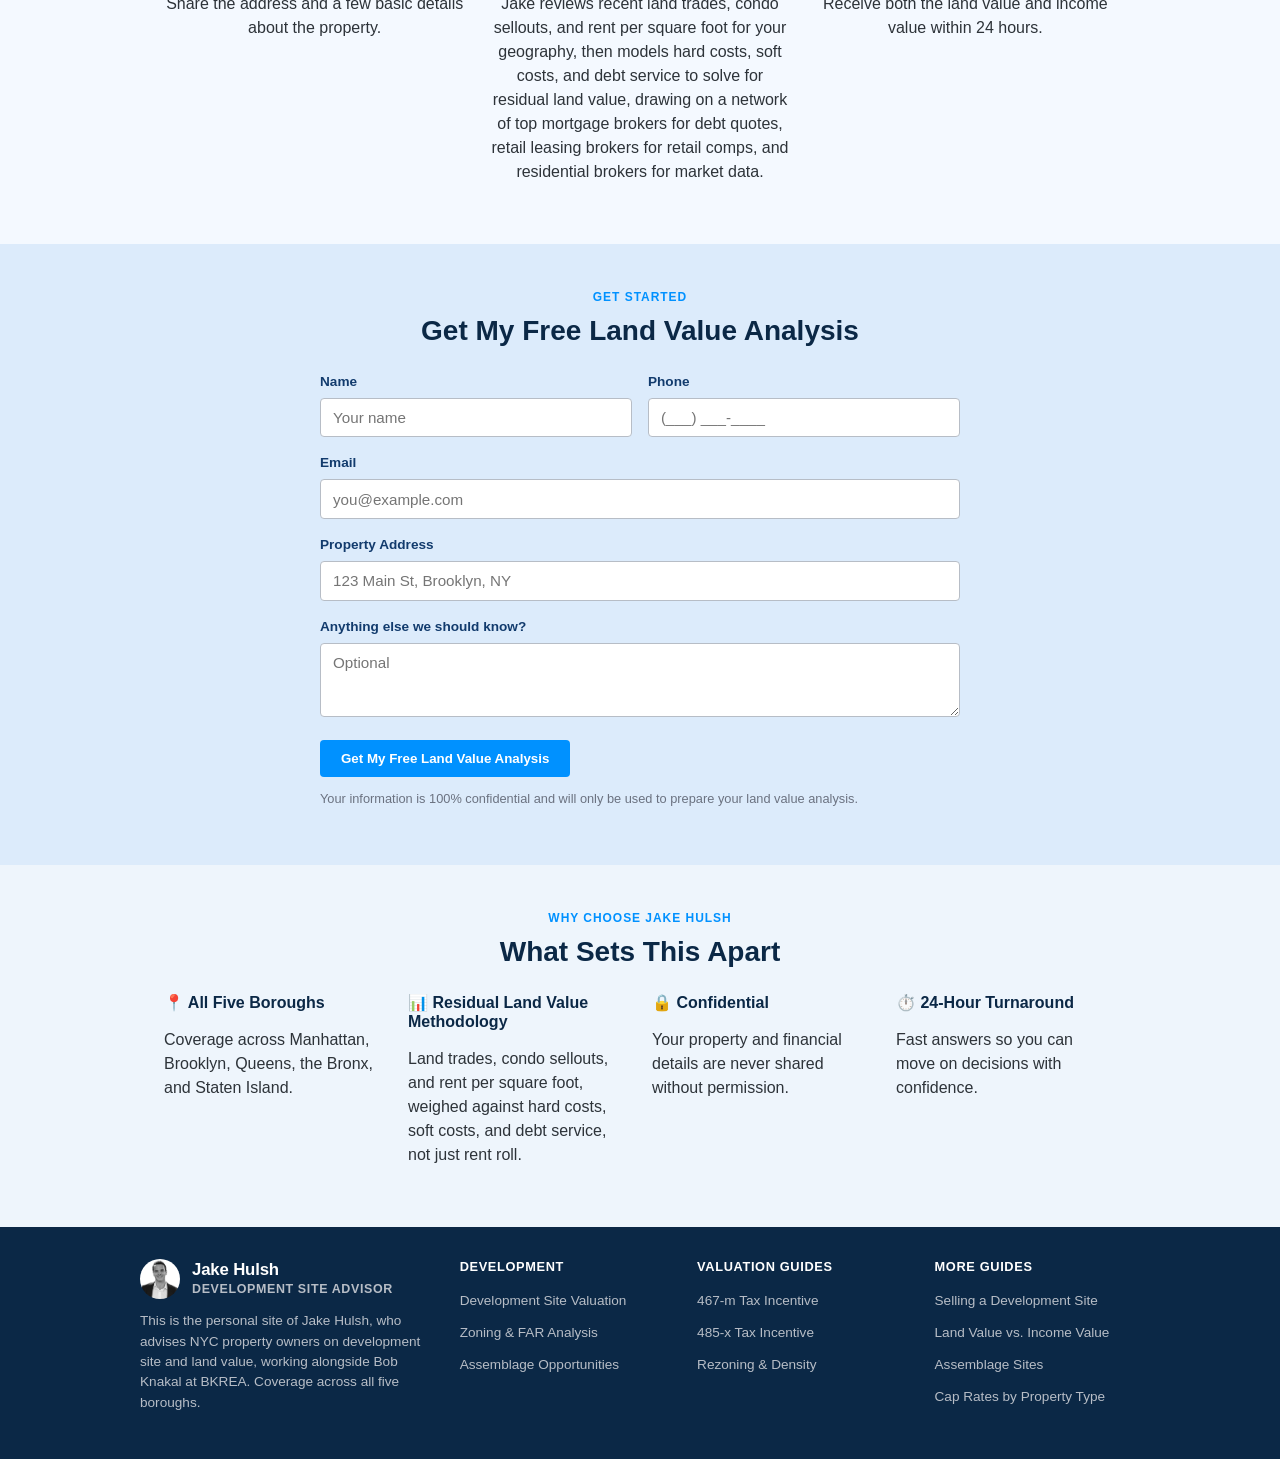
==== commit 915d24f5: "Expand methodology copy: residual land value, comps sources, cost/debt analysis" ====
--- a/index.html
+++ b/index.html
@@ -313,7 +313,7 @@
       </div>
       <div class="value-gap-card is-zoning">
         <h3>What Zoning Tells You</h3>
-        <p>Land-based valuation using FAR (floor area ratio) and development comparables. This is what a buyer would pay for the unbuilt potential.</p>
+        <p>Residual land valuation built from recent land trades, condominium sellouts, and rent per square foot for your specific geography. Jake models hard costs, soft costs, and debt service, then solves for the residual land value a developer could pay.</p>
       </div>
     </div>
    </div>
@@ -510,8 +510,8 @@
       </div>
       <div class="process-step">
         <div class="process-step-number">2</div>
-        <h3>Zoning &amp; Comps Research</h3>
-        <p>Jake pulls the zoning, FAR, and recent development comps for the block.</p>
+        <h3>Market &amp; Cost Analysis</h3>
+        <p>Jake reviews recent land trades, condo sellouts, and rent per square foot for your geography, then models hard costs, soft costs, and debt service to solve for residual land value, drawing on a network of top mortgage brokers for debt quotes, retail leasing brokers for retail comps, and residential brokers for market data.</p>
       </div>
       <div class="process-step">
         <div class="process-step-number">3</div>
@@ -568,7 +568,7 @@
     </div>
     <div class="why-grid">
       <div class="why-item"><h3>&#128205; All Five Boroughs</h3><p>Coverage across Manhattan, Brooklyn, Queens, the Bronx, and Staten Island.</p></div>
-      <div class="why-item"><h3>&#128202; Zoning-First Methodology</h3><p>Every analysis starts with FAR and development comps, not just rent roll.</p></div>
+      <div class="why-item"><h3>&#128202; Residual Land Value Methodology</h3><p>Land trades, condo sellouts, and rent per square foot, weighed against hard costs, soft costs, and debt service, not just rent roll.</p></div>
       <div class="why-item"><h3>&#128274; Confidential</h3><p>Your property and financial details are never shared without permission.</p></div>
       <div class="why-item"><h3>&#9201;&#65039; 24-Hour Turnaround</h3><p>Fast answers so you can move on decisions with confidence.</p></div>
     </div>
